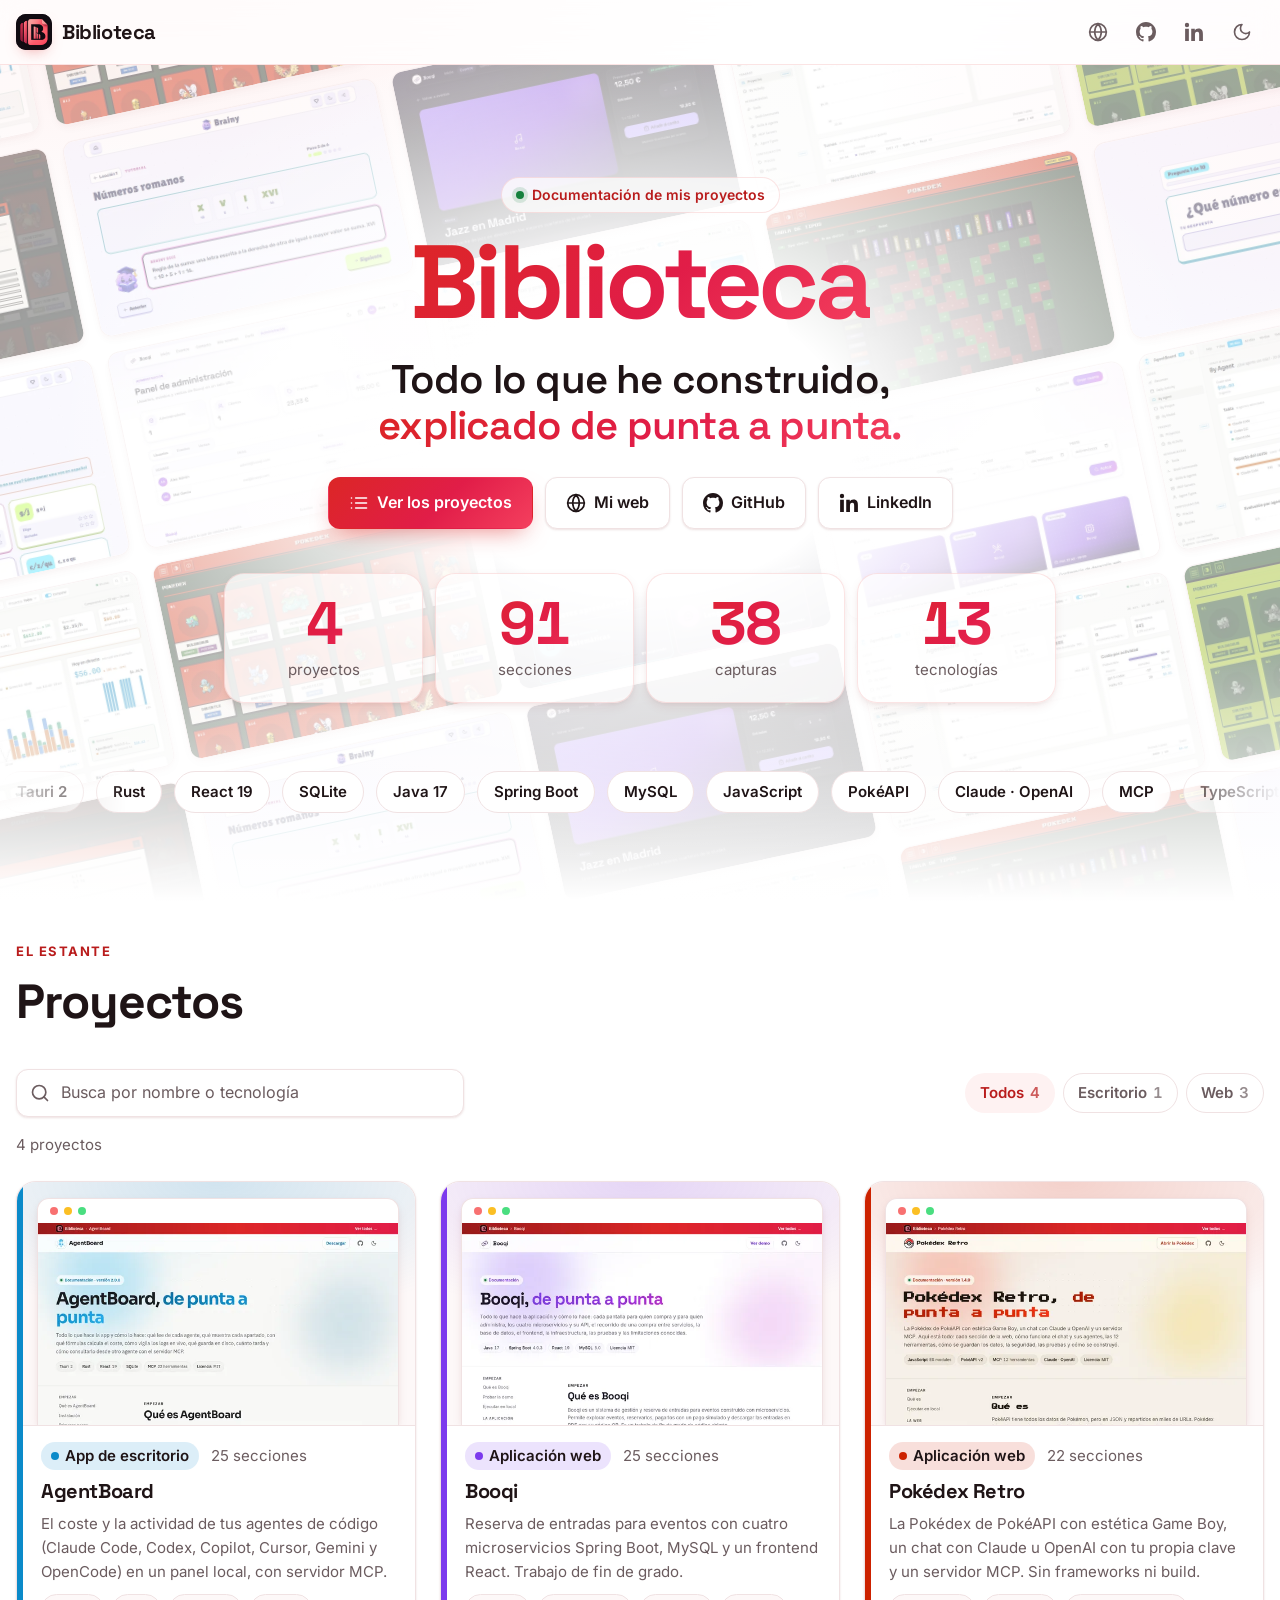
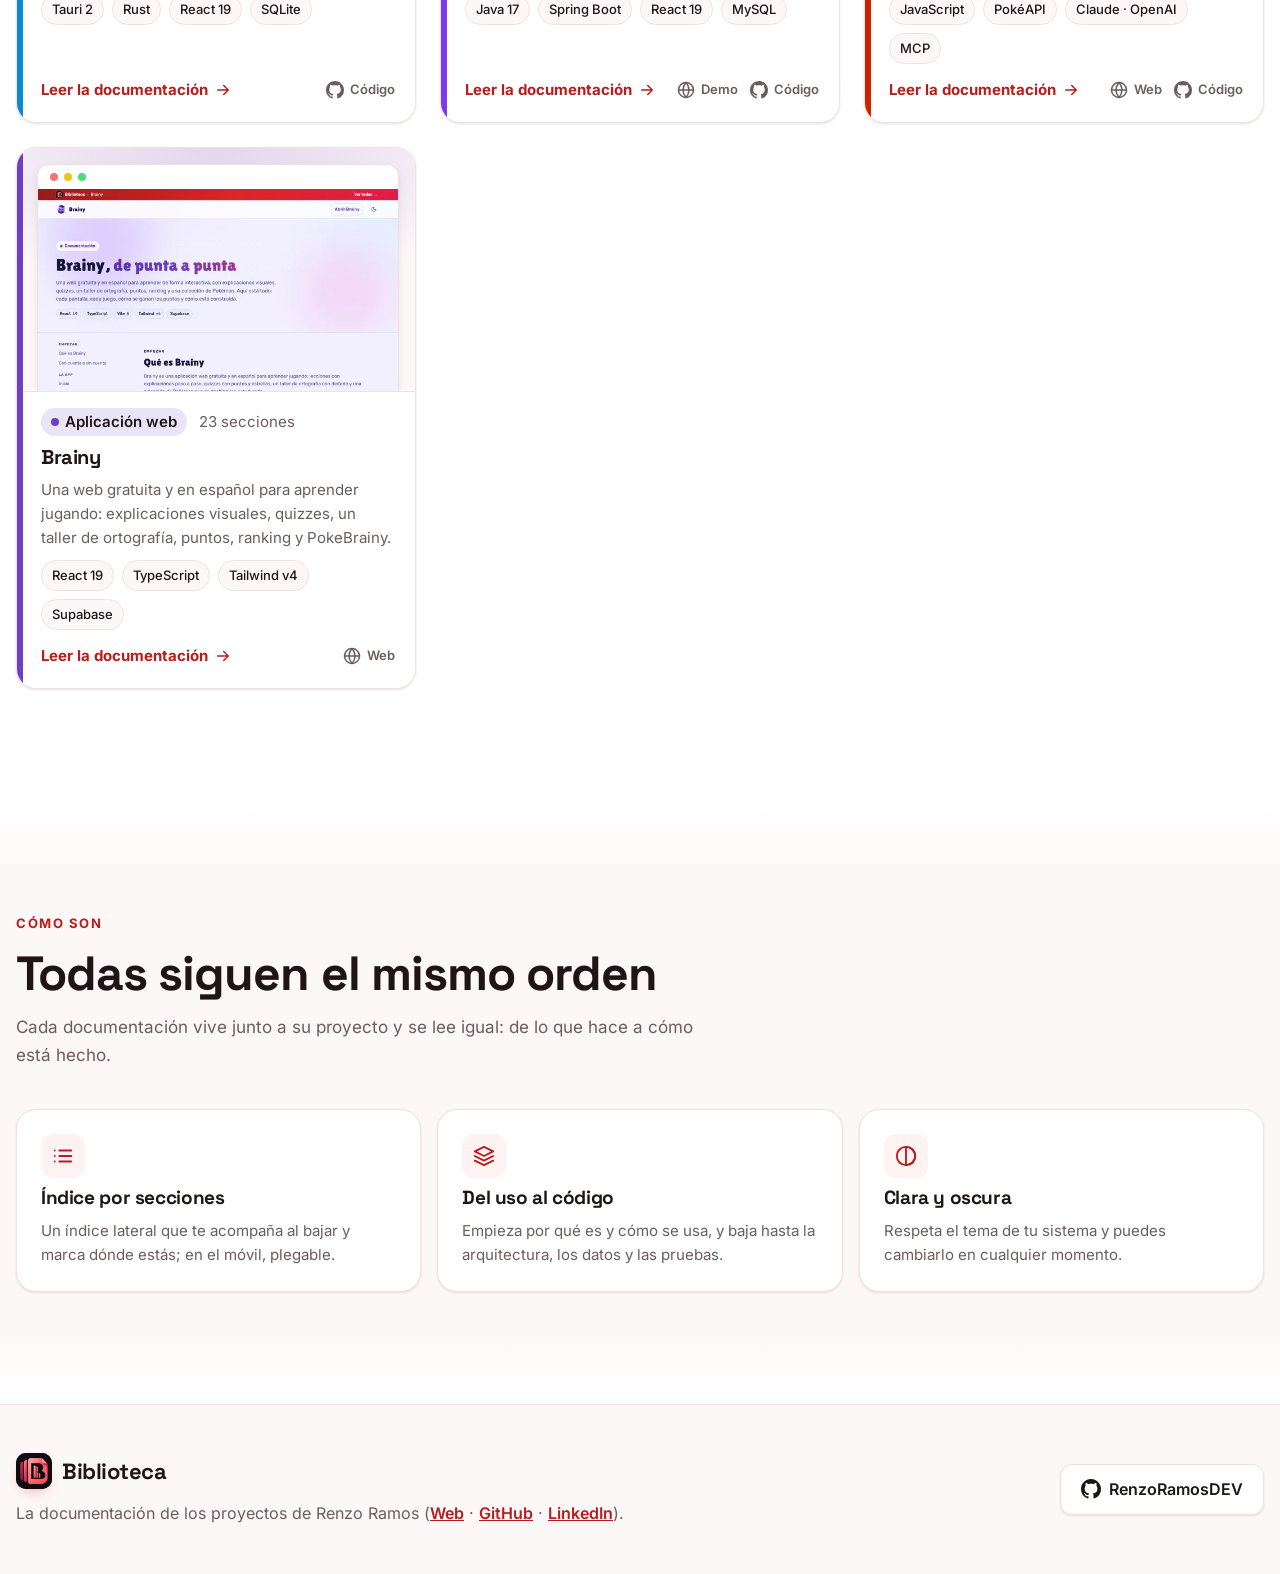
==== biblioteca/index.html @ 89c84e0b "Biblioteca 15" ====
<!doctype html>
<html lang="es">
  <head>
    <meta charset="utf-8" />
    <meta name="viewport" content="width=device-width, initial-scale=1" />
    <script>
      ;(function () {
        var stored = null
        try {
          stored = localStorage.getItem('biblioteca-theme')
        } catch (e) {}
        var dark =
          stored === 'dark' ||
          (stored !== 'light' &&
            typeof matchMedia === 'function' &&
            matchMedia('(prefers-color-scheme: dark)').matches)
        var root = document.documentElement
        root.classList.toggle('dark', dark)
        root.style.colorScheme = dark ? 'dark' : 'light'
      })()
      document.documentElement.classList.add('js')
    </script>
    <title>Biblioteca · Documentación de los proyectos de Renzo Ramos</title>
    <meta
      name="description"
      content="La biblioteca de documentación de los proyectos de Renzo Ramos: cada proyecto con su documentación completa, en un mismo sitio."
    />
    <meta name="theme-color" content="#dc2626" />
    <meta property="og:type" content="website" />
    <meta property="og:site_name" content="Biblioteca" />
    <meta property="og:title" content="Biblioteca · Documentación de mis proyectos" />
    <meta
      property="og:description"
      content="Toda la documentación de mis proyectos, en un mismo estante."
    />
    <link rel="icon" type="image/png" sizes="32x32" href="assets/icon-32.png" />
    <link rel="apple-touch-icon" href="assets/icon-192.png" />
    <link rel="stylesheet" href="css/tokens.css?v=15" />
    <link rel="stylesheet" href="css/base.css?v=15" />
    <link rel="stylesheet" href="css/biblioteca.css?v=15" />
    <script defer src="js/base.js?v=15"></script>
    <script defer src="js/biblioteca.js?v=15"></script>
  </head>
  <body>
    <svg class="sprite" aria-hidden="true" focusable="false">
      <symbol id="i-search" viewBox="0 0 24 24">
        <circle cx="11" cy="11" r="8" />
        <path d="m21 21-4.3-4.3" />
      </symbol>
      <symbol id="i-arrow" viewBox="0 0 24 24">
        <path d="M5 12h14M13 6l6 6-6 6" />
      </symbol>
      <symbol id="i-globe" viewBox="0 0 24 24">
        <circle cx="12" cy="12" r="10" />
        <path d="M2 12h20M12 2a15.3 15.3 0 0 1 4 10 15.3 15.3 0 0 1-4 10 15.3 15.3 0 0 1-4-10 15.3 15.3 0 0 1 4-10Z" />
      </symbol>
      <symbol id="i-list" viewBox="0 0 24 24">
        <path d="M8 6h13M8 12h13M8 18h13M3 6h.01M3 12h.01M3 18h.01" />
      </symbol>
      <symbol id="i-layers" viewBox="0 0 24 24">
        <path d="m12 2 10 5-10 5L2 7l10-5Z" />
        <path d="m2 17 10 5 10-5M2 12l10 5 10-5" />
      </symbol>
      <symbol id="i-contrast" viewBox="0 0 24 24">
        <circle cx="12" cy="12" r="10" />
        <path d="M12 2a10 10 0 0 1 0 20Z" />
      </symbol>
      <symbol id="i-github" viewBox="0 0 16 16">
        <path class="filled" d="M8 0c4.42 0 8 3.58 8 8a8.013 8.013 0 0 1-5.45 7.59c-.4.08-.55-.17-.55-.38 0-.27.01-1.13.01-2.2 0-.75-.25-1.23-.54-1.48 1.78-.2 3.65-.88 3.65-3.95 0-.88-.31-1.59-.82-2.15.08-.2.36-1.02-.08-2.12 0 0-.67-.22-2.2.82-.64-.18-1.32-.27-2-.27-.68 0-1.36.09-2 .27-1.53-1.03-2.2-.82-2.2-.82-.44 1.1-.16 1.92-.08 2.12-.51.56-.82 1.28-.82 2.15 0 3.06 1.86 3.75 3.64 3.95-.23.2-.44.55-.51 1.07-.46.21-1.61.55-2.33-.66-.15-.24-.6-.83-1.23-.82-.67.01-.27.38.01.53.34.19.73.9.82 1.13.16.45.68 1.31 2.69.94 0 .67.01 1.3.01 1.49 0 .21-.15.45-.55.38A7.995 7.995 0 0 1 0 8c0-4.42 3.58-8 8-8Z" />
      </symbol>
      <symbol id="i-linkedin" viewBox="2.5 2.5 19 19">
        <path
          class="filled"
          d="M20.45 20.45h-3.55v-5.57c0-1.33-.02-3.04-1.85-3.04-1.86 0-2.14 1.45-2.14 2.94v5.67H9.36V9h3.41v1.56h.05c.48-.9 1.64-1.85 3.37-1.85 3.6 0 4.27 2.37 4.27 5.46v6.28ZM5.34 7.43a2.06 2.06 0 1 1 0-4.12 2.06 2.06 0 0 1 0 4.12ZM7.12 20.45H3.56V9h3.56v11.45Z"
        />
      </symbol>
    </svg>

    <a class="skip-link" href="#contenido">Saltar al contenido</a>

    <header class="site-header">
      <div class="container site-header__inner">
        <a class="brand" href="#inicio" aria-label="Biblioteca, ir al inicio">
          <span class="brand__mark brand__mark--logo" aria-hidden="true">
            <img src="assets/logo-132.png" srcset="assets/logo-132.png 1x, assets/logo-264.png 2x" alt="" width="36" height="36" />
          </span>
          <span class="brand__name">Biblioteca</span>
        </a>
        <a class="icon-button" href="https://portafolio-renzoramos.com/" aria-label="Web de Renzo Ramos">
          <svg class="icon" width="20" height="20" aria-hidden="true"><use href="#i-globe" /></svg>
        </a>
        <a class="icon-button" href="https://github.com/RenzoRamosDEV" aria-label="Perfil de Renzo Ramos en GitHub">
          <svg class="icon" width="20" height="20" aria-hidden="true"><use href="#i-github" /></svg>
        </a>
        <a class="icon-button" href="https://www.linkedin.com/in/renzoinv04/" aria-label="Perfil de Renzo Ramos en LinkedIn">
          <svg class="icon" width="20" height="20" aria-hidden="true"><use href="#i-linkedin" /></svg>
        </a>
        <button
          type="button"
          class="icon-button theme-toggle"
          data-theme-toggle
          aria-pressed="false"
          aria-label="Cambiar a tema oscuro"
        >
          <svg class="icon theme-toggle__moon" viewBox="0 0 24 24" width="20" height="20" aria-hidden="true">
            <path d="M12 3a6 6 0 0 0 9 9 9 9 0 1 1-9-9Z" />
          </svg>
          <svg class="icon theme-toggle__sun" viewBox="0 0 24 24" width="20" height="20" aria-hidden="true">
            <circle cx="12" cy="12" r="4" />
            <path
              d="M12 2v2M12 20v2M4.93 4.93l1.41 1.41M17.66 17.66l1.41 1.41M2 12h2M20 12h2M6.34 17.66l-1.41 1.41M19.07 4.93l-1.41 1.41"
            />
          </svg>
        </button>
      </div>
    </header>

    <main id="contenido" tabindex="-1">
      <section id="inicio" class="hero hero--mosaic" aria-labelledby="hero-title">
        <div class="mosaic" aria-hidden="true">
          <div class="mosaic__grid" data-mosaic>
            <img src="assets/mosaic/agentboard-inicio-light.webp" alt="" width="640" height="400" decoding="async" />
            <img src="assets/mosaic/pokedex-retro-pokedex.webp" alt="" width="640" height="400" decoding="async" />
            <img src="assets/mosaic/brainy-inicio-oscuro.webp" alt="" width="640" height="400" decoding="async" />
            <img src="assets/mosaic/booqi-eventos-light.webp" alt="" width="640" height="400" decoding="async" />
            <img src="assets/mosaic/agentboard-agent.webp" alt="" width="640" height="400" decoding="async" />
            <img src="assets/mosaic/pokedex-retro-ficha.webp" alt="" width="640" height="400" decoding="async" />
            <img src="assets/mosaic/brainy-explicacion.webp" alt="" width="640" height="400" decoding="async" />
            <img src="assets/mosaic/booqi-evento-dark.webp" alt="" width="640" height="400" decoding="async" />
            <img src="assets/mosaic/agentboard-session-detail.webp" alt="" width="640" height="400" decoding="async" />
            <img src="assets/mosaic/pokedex-retro-pokedex-dmg.webp" alt="" width="640" height="400" decoding="async" />
            <img src="assets/mosaic/brainy-taller.webp" alt="" width="640" height="400" decoding="async" />
            <img src="assets/mosaic/booqi-admin-light.webp" alt="" width="640" height="400" decoding="async" />
            <img src="assets/mosaic/agentboard-pricing.webp" alt="" width="640" height="400" decoding="async" />
            <img src="assets/mosaic/pokedex-retro-tipos.webp" alt="" width="640" height="400" decoding="async" />
            <img src="assets/mosaic/brainy-quiz.webp" alt="" width="640" height="400" decoding="async" />
          </div>
        </div>
        <div class="mosaic__veil" aria-hidden="true"></div>
        <div class="container hero__center">
          <p class="pill hero__enter">
            <span class="pill__dot" aria-hidden="true"></span>
            Documentación de mis proyectos
          </p>
          <h1 id="hero-title" class="hero__title hero__enter">Biblioteca</h1>
          <p class="hero__claim hero__enter">
            Todo lo que he construido,
            <span class="text-gradient">explicado de punta a punta.</span>
          </p>
          <div class="hero__actions hero__enter">
            <a class="button button--primary" href="#proyectos">
              <svg class="icon" width="20" height="20" aria-hidden="true"><use href="#i-list" /></svg>
              Ver los proyectos
            </a>
            <a class="button button--secondary" href="https://portafolio-renzoramos.com/">
              <svg class="icon" width="20" height="20" aria-hidden="true"><use href="#i-globe" /></svg>
              Mi web
            </a>
            <a class="button button--secondary" href="https://github.com/RenzoRamosDEV">
              <svg class="icon" width="20" height="20" aria-hidden="true"><use href="#i-github" /></svg>
              GitHub
            </a>
            <a class="button button--secondary" href="https://www.linkedin.com/in/renzoinv04/">
              <svg class="icon" width="20" height="20" aria-hidden="true"><use href="#i-linkedin" /></svg>
              LinkedIn
            </a>
          </div>
          <ul class="scores hero__enter" data-scores role="list">
            <li class="score"><strong data-stat="books">0</strong> <span data-stat-label="books">proyectos</span></li>
            <li class="score"><strong data-stat="sections">0</strong> <span data-stat-label="sections">secciones</span></li>
            <li class="score"><strong data-stat="captures">0</strong> <span data-stat-label="captures">capturas</span></li>
            <li class="score"><strong data-stat="techs">0</strong> <span data-stat-label="techs">tecnologías</span></li>
          </ul>
        </div>
        <div class="tech-marquee" aria-hidden="true">
          <div class="tech-marquee__track" data-marquee></div>
        </div>
      </section>

      <section id="proyectos" class="section" aria-labelledby="proyectos-title">
        <div class="container">
          <header class="section__header">
            <p class="eyebrow">El estante</p>
            <h2 id="proyectos-title">Proyectos</h2>
          </header>

          <div class="toolbar" data-toolbar hidden>
            <label class="search">
              <span class="sr-only">Buscar un proyecto</span>
              <svg class="icon" width="20" height="20" aria-hidden="true"><use href="#i-search" /></svg>
              <input
                type="search"
                data-search
                placeholder="Busca por nombre o tecnología"
                aria-label="Buscar un proyecto por nombre o tecnología"
                autocomplete="off"
              />
            </label>
            <fieldset class="filters">
              <legend class="sr-only">Filtrar por tipo</legend>
              <button type="button" class="filter" data-filter="todos" aria-pressed="true">
                Todos <span class="filter__count" data-count="todos">0</span>
              </button>
              <button type="button" class="filter" data-filter="escritorio" aria-pressed="false">
                Escritorio <span class="filter__count" data-count="escritorio">0</span>
              </button>
              <button type="button" class="filter" data-filter="web" aria-pressed="false">
                Web <span class="filter__count" data-count="web">0</span>
              </button>
            </fieldset>
            <p class="results" data-results aria-live="polite">Ningún proyecto</p>
          </div>

          <ul class="shelf" data-shelf role="list">
            <li data-book data-kind="escritorio" data-sections="25" data-keywords="coste agentes claude codex copilot cursor gemini opencode mcp" data-captures="14">
              <article class="card book reveal" style="--accent-light: #0b8ac9; --accent-dark: #f2a33a">
                <div class="book__cover" aria-hidden="true">
                  <div class="book__frame">
                    <img
                      class="book__thumb--light"
                      src="assets/thumbs/agentboard-light-640.webp"
                      srcset="assets/thumbs/agentboard-light-640.webp 640w, assets/thumbs/agentboard-light-1280.webp 1280w"
                      sizes="(min-width: 52rem) 34rem, 100vw"
                      width="1280"
                      height="800"
                      loading="lazy"
                      decoding="async"
                      alt=""
                    />
                    <img
                      class="book__thumb--dark"
                      src="assets/thumbs/agentboard-dark-640.webp"
                      srcset="assets/thumbs/agentboard-dark-640.webp 640w, assets/thumbs/agentboard-dark-1280.webp 1280w"
                      sizes="(min-width: 52rem) 34rem, 100vw"
                      width="1280"
                      height="800"
                      loading="lazy"
                      decoding="async"
                      alt=""
                    />
                  </div>
                </div>
                <div class="book__body">
                  <p class="book__meta">
                    <span class="badge">App de escritorio</span>
                    <span>25 secciones</span>
                  </p>
                  <h3>
                    <a class="book__link" href="../agentboard/">AgentBoard</a>
                  </h3>
                  <p>
                    El coste y la actividad de tus agentes de código (Claude Code, Codex, Copilot, Cursor,
                    Gemini y OpenCode) en un panel local, con servidor MCP.
                  </p>
                  <ul class="chips" role="list">
                    <li>Tauri 2</li>
                    <li>Rust</li>
                    <li>React 19</li>
                    <li>SQLite</li>
                  </ul>
                  <div class="book__actions">
                    <a class="book__read" href="../agentboard/">
                      Leer la documentación
                      <svg class="icon" width="18" height="18" aria-hidden="true"><use href="#i-arrow" /></svg>
                    </a>
                    <a class="book__extra" href="https://github.com/RenzoRamosDEV/AgentBoard">
                      <svg class="icon" width="18" height="18" aria-hidden="true"><use href="#i-github" /></svg>
                      Código
                    </a>
                  </div>
                </div>
              </article>
            </li>

            <li data-book data-kind="web" data-sections="25" data-keywords="eventos entradas reservas microservicios java spring mysql docker tfg" data-captures="3">
              <article class="card book reveal" style="--accent-light: #7c3aed; --accent-dark: #a78bfa; --reveal-delay: 80ms">
                <div class="book__cover" aria-hidden="true">
                  <div class="book__frame">
                    <img
                      class="book__thumb--light"
                      src="assets/thumbs/booqi-light-640.webp"
                      srcset="assets/thumbs/booqi-light-640.webp 640w, assets/thumbs/booqi-light-1280.webp 1280w"
                      sizes="(min-width: 52rem) 34rem, 100vw"
                      width="1280"
                      height="800"
                      loading="lazy"
                      decoding="async"
                      alt=""
                    />
                    <img
                      class="book__thumb--dark"
                      src="assets/thumbs/booqi-dark-640.webp"
                      srcset="assets/thumbs/booqi-dark-640.webp 640w, assets/thumbs/booqi-dark-1280.webp 1280w"
                      sizes="(min-width: 52rem) 34rem, 100vw"
                      width="1280"
                      height="800"
                      loading="lazy"
                      decoding="async"
                      alt=""
                    />
                  </div>
                </div>
                <div class="book__body">
                  <p class="book__meta">
                    <span class="badge">Aplicación web</span>
                    <span>25 secciones</span>
                  </p>
                  <h3>
                    <a class="book__link" href="../booqi/">Booqi</a>
                  </h3>
                  <p>
                    Reserva de entradas para eventos con cuatro microservicios Spring Boot, MySQL y un
                    frontend React. Trabajo de fin de grado.
                  </p>
                  <ul class="chips" role="list">
                    <li>Java 17</li>
                    <li>Spring Boot</li>
                    <li>React 19</li>
                    <li>MySQL</li>
                  </ul>
                  <div class="book__actions">
                    <a class="book__read" href="../booqi/">
                      Leer la documentación
                      <svg class="icon" width="18" height="18" aria-hidden="true"><use href="#i-arrow" /></svg>
                    </a>
                    <a class="book__extra" href="https://renzoramosdev.github.io/Booqui-TFG/">
                      <svg class="icon" width="18" height="18" aria-hidden="true"><use href="#i-globe" /></svg>
                      Demo
                    </a>
                    <a class="book__extra" href="https://github.com/RenzoRamosDEV/Booqui-TFG">
                      <svg class="icon" width="18" height="18" aria-hidden="true"><use href="#i-github" /></svg>
                      Código
                    </a>
                  </div>
                </div>
              </article>
            </li>

            <li data-book data-kind="web" data-sections="22" data-keywords="pokemon pokeapi game boy chat claude openai mcp javascript" data-captures="12">
              <article class="card book reveal" style="--accent-light: #cc2200; --accent-dark: #00aa44">
                <div class="book__cover" aria-hidden="true">
                  <div class="book__frame">
                    <img
                      class="book__thumb--light"
                      src="assets/thumbs/pokedex-retro-light-640.webp"
                      srcset="assets/thumbs/pokedex-retro-light-640.webp 640w, assets/thumbs/pokedex-retro-light-1280.webp 1280w"
                      sizes="(min-width: 52rem) 34rem, 100vw"
                      width="1280"
                      height="800"
                      loading="lazy"
                      decoding="async"
                      alt=""
                    />
                    <img
                      class="book__thumb--dark"
                      src="assets/thumbs/pokedex-retro-dark-640.webp"
                      srcset="assets/thumbs/pokedex-retro-dark-640.webp 640w, assets/thumbs/pokedex-retro-dark-1280.webp 1280w"
                      sizes="(min-width: 52rem) 34rem, 100vw"
                      width="1280"
                      height="800"
                      loading="lazy"
                      decoding="async"
                      alt=""
                    />
                  </div>
                </div>
                <div class="book__body">
                  <p class="book__meta">
                    <span class="badge">Aplicación web</span>
                    <span>22 secciones</span>
                  </p>
                  <h3>
                    <a class="book__link" href="../pokedex-retro/">Pokédex Retro</a>
                  </h3>
                  <p>
                    La Pokédex de PokéAPI con estética Game Boy, un chat con Claude u OpenAI con tu
                    propia clave y un servidor MCP. Sin frameworks ni build.
                  </p>
                  <ul class="chips" role="list">
                    <li>JavaScript</li>
                    <li>PokéAPI</li>
                    <li>Claude · OpenAI</li>
                    <li>MCP</li>
                  </ul>
                  <div class="book__actions">
                    <a class="book__read" href="../pokedex-retro/">
                      Leer la documentación
                      <svg class="icon" width="18" height="18" aria-hidden="true"><use href="#i-arrow" /></svg>
                    </a>
                    <a class="book__extra" href="https://renzoramosdev.github.io/Pokedex-Retro/">
                      <svg class="icon" width="18" height="18" aria-hidden="true"><use href="#i-globe" /></svg>
                      Web
                    </a>
                    <a class="book__extra" href="https://github.com/RenzoRamosDEV/Pokedex-Retro">
                      <svg class="icon" width="18" height="18" aria-hidden="true"><use href="#i-github" /></svg>
                      Código
                    </a>
                  </div>
                </div>
              </article>
            </li>

            <li data-book data-kind="web" data-sections="23" data-keywords="aprender educacion quiz matematicas lengua science english ortografia supabase react" data-captures="11">
              <article class="card book reveal" style="--accent-light: #6d3fc4; --accent-dark: #b48cff">
                <div class="book__cover" aria-hidden="true">
                  <div class="book__frame">
                    <img
                      class="book__thumb--light"
                      src="assets/thumbs/brainy-light-640.webp"
                      srcset="assets/thumbs/brainy-light-640.webp 640w, assets/thumbs/brainy-light-1280.webp 1280w"
                      sizes="(min-width: 52rem) 34rem, 100vw"
                      width="1280"
                      height="800"
                      loading="lazy"
                      decoding="async"
                      alt=""
                    />
                    <img
                      class="book__thumb--dark"
                      src="assets/thumbs/brainy-dark-640.webp"
                      srcset="assets/thumbs/brainy-dark-640.webp 640w, assets/thumbs/brainy-dark-1280.webp 1280w"
                      sizes="(min-width: 52rem) 34rem, 100vw"
                      width="1280"
                      height="800"
                      loading="lazy"
                      decoding="async"
                      alt=""
                    />
                  </div>
                </div>
                <div class="book__body">
                  <p class="book__meta">
                    <span class="badge">Aplicación web</span>
                    <span>23 secciones</span>
                  </p>
                  <h3>
                    <a class="book__link" href="../brainy/">Brainy</a>
                  </h3>
                  <p>
                    Una web gratuita y en español para aprender jugando: explicaciones visuales,
                    quizzes, un taller de ortografía, puntos, ranking y PokeBrainy.
                  </p>
                  <ul class="chips" role="list">
                    <li>React 19</li>
                    <li>TypeScript</li>
                    <li>Tailwind v4</li>
                    <li>Supabase</li>
                  </ul>
                  <div class="book__actions">
                    <a class="book__read" href="../brainy/">
                      Leer la documentación
                      <svg class="icon" width="18" height="18" aria-hidden="true"><use href="#i-arrow" /></svg>
                    </a>
                    <a class="book__extra" href="https://renzoramosdev.github.io/Brainy-Site/">
                      <svg class="icon" width="18" height="18" aria-hidden="true"><use href="#i-globe" /></svg>
                      Web
                    </a>
                  </div>
                </div>
              </article>
            </li>
          </ul>

          <div class="empty" data-empty-shelf>
            <span class="feature__icon" aria-hidden="true">
              <svg class="icon" width="24" height="24"><use href="#i-list" /></svg>
            </span>
            <h3>El estante todavía está vacío</h3>
            <p>Aquí aparecerá la documentación de cada proyecto en cuanto la añada.</p>
          </div>

          <div class="empty" data-empty hidden>
            <span class="feature__icon" aria-hidden="true">
              <svg class="icon" width="24" height="24"><use href="#i-search" /></svg>
            </span>
            <h3>Nada en el estante</h3>
            <p>Ningún proyecto coincide con <span data-empty-query>ese filtro</span>.</p>
            <button type="button" class="button button--secondary" data-reset>Ver todos los proyectos</button>
          </div>
        </div>
      </section>

      <section id="como-son" class="section section--tinted" aria-labelledby="como-son-title">
        <div class="container">
          <header class="section__header reveal">
            <p class="eyebrow">Cómo son</p>
            <h2 id="como-son-title">Todas siguen el mismo orden</h2>
            <p class="section__lead">
              Cada documentación vive junto a su proyecto y se lee igual: de lo que hace a cómo está
              hecho.
            </p>
          </header>
          <ul class="features" role="list">
            <li class="card feature reveal">
              <span class="feature__icon"><svg class="icon" width="22" height="22" aria-hidden="true"><use href="#i-list" /></svg></span>
              <h3>Índice por secciones</h3>
              <p>Un índice lateral que te acompaña al bajar y marca dónde estás; en el móvil, plegable.</p>
            </li>
            <li class="card feature reveal" style="--reveal-delay: 60ms">
              <span class="feature__icon"><svg class="icon" width="22" height="22" aria-hidden="true"><use href="#i-layers" /></svg></span>
              <h3>Del uso al código</h3>
              <p>Empieza por qué es y cómo se usa, y baja hasta la arquitectura, los datos y las pruebas.</p>
            </li>
            <li class="card feature reveal" style="--reveal-delay: 120ms">
              <span class="feature__icon"><svg class="icon" width="22" height="22" aria-hidden="true"><use href="#i-contrast" /></svg></span>
              <h3>Clara y oscura</h3>
              <p>Respeta el tema de tu sistema y puedes cambiarlo en cualquier momento.</p>
            </li>
          </ul>
        </div>
      </section>
    </main>

    <footer class="site-footer">
      <div class="container site-footer__inner">
        <div>
          <h2 class="site-footer__title">
            <span class="brand__mark brand__mark--logo" aria-hidden="true">
              <img src="assets/logo-132.png" srcset="assets/logo-132.png 1x, assets/logo-264.png 2x" alt="" width="36" height="36" />
            </span>
            Biblioteca
          </h2>
          <p>
            La documentación de los proyectos de Renzo Ramos
            (<a href="https://portafolio-renzoramos.com/">Web</a> ·
            <a href="https://github.com/RenzoRamosDEV">GitHub</a> ·
            <a href="https://www.linkedin.com/in/renzoinv04/">LinkedIn</a>).
          </p>
        </div>
        <a class="button button--secondary" href="https://github.com/RenzoRamosDEV">
          <svg class="icon" width="20" height="20" aria-hidden="true"><use href="#i-github" /></svg>
          RenzoRamosDEV
        </a>
      </div>
    </footer>
  </body>
</html>
---- biblioteca/css/tokens.css ----
:root {
  --brand-50: #fef2f2;
  --brand-100: #fee2e2;
  --brand-200: #fecaca;
  --brand-300: #fca5a5;
  --brand-400: #f87171;
  --brand-500: #ef4444;
  --brand-600: #dc2626;
  --brand-700: #b91c1c;
  --brand-800: #991b1b;
  --brand-900: #7f1d1d;
  --brand-950: #450a0a;

  --bg: #ffffff;
  --bg-elevated: #fdf8f8;
  --surface: #ffffff;
  --fg: #1f1416;
  --fg-muted: #6b5c5f;
  --border: #f0e2e3;
  --primary: var(--brand-600);
  --primary-fg: #ffffff;
  --ring: var(--brand-500);

  --danger: #dc2626;
  --danger-fg: #ffffff;
  --success: #15803d;
  --warning: #b45309;

  --radius-sm: 12px;
  --radius-md: 16px;
  --radius-lg: 20px;

  --shadow-sm: 0 1px 2px rgb(127 29 29 / 0.06), 0 1px 3px rgb(127 29 29 / 0.08);
  --shadow-md: 0 4px 12px -2px rgb(127 29 29 / 0.1), 0 2px 6px -2px rgb(127 29 29 / 0.08);
  --shadow-lg: 0 18px 40px -12px rgb(127 29 29 / 0.22), 0 6px 16px -8px rgb(127 29 29 / 0.12);

  --glass: rgb(255 255 255 / 0.72);
  --glass-border: rgb(220 38 38 / 0.12);
  --gradient-brand: linear-gradient(135deg, var(--brand-600) 0%, #e11d48 55%, #f43f5e 100%);
  --gradient-soft:
    radial-gradient(1200px 600px at 10% -10%, rgb(239 68 68 / 0.1), transparent 60%),
    radial-gradient(900px 500px at 110% 10%, rgb(244 63 94 / 0.07), transparent 60%);
  --blob-a: rgb(239 68 68 / 0.24);
  --blob-b: rgb(244 63 94 / 0.16);
  --pattern-dot: rgb(220 38 38 / 0.1);
}

.dark {
  --bg: #161214;
  --bg-elevated: #1d181a;
  --surface: #241e20;
  --fg: #f5eff0;
  --fg-muted: #b3a5a8;
  --border: #33292c;
  --primary: var(--brand-400);
  --primary-fg: #161214;

  --danger: #f87171;
  --danger-fg: #161214;
  --success: #4ade80;
  --warning: #fbbf24;

  --shadow-sm: 0 0 0 1px rgb(255 255 255 / 0.04);
  --shadow-md: 0 0 0 1px rgb(255 255 255 / 0.05), 0 8px 24px -12px rgb(0 0 0 / 0.6);
  --shadow-lg: 0 0 0 1px rgb(255 255 255 / 0.06), 0 24px 48px -16px rgb(0 0 0 / 0.7);

  --gradient-brand: linear-gradient(135deg, var(--brand-300) 0%, var(--brand-400) 50%, #fb7185 100%);
  --glass: rgb(29 24 26 / 0.7);
  --glass-border: rgb(255 255 255 / 0.08);
  --gradient-soft:
    radial-gradient(1200px 600px at 10% -10%, rgb(239 68 68 / 0.14), transparent 60%),
    radial-gradient(900px 500px at 110% 10%, rgb(244 63 94 / 0.08), transparent 60%);
  --blob-a: rgb(239 68 68 / 0.18);
  --blob-b: rgb(244 63 94 / 0.1);
  --pattern-dot: rgb(255 255 255 / 0.05);
}
---- biblioteca/css/base.css ----
@font-face {
  font-family: 'Space Grotesk Variable';
  font-style: normal;
  font-display: swap;
  font-weight: 300 700;
  src: url('../assets/fonts/space-grotesk-latin-wght-normal.woff2') format('woff2-variations');
  unicode-range:
    U+0000-00FF, U+0131, U+0152-0153, U+02BB-02BC, U+02C6, U+02DA, U+02DC, U+0304, U+0308, U+0329,
    U+2000-206F, U+20AC, U+2122, U+2191, U+2193, U+2212, U+2215, U+FEFF, U+FFFD;
}

@font-face {
  font-family: 'Inter Variable';
  font-style: normal;
  font-display: swap;
  font-weight: 100 900;
  src: url('../assets/fonts/inter-latin-wght-normal.woff2') format('woff2-variations');
  unicode-range:
    U+0000-00FF, U+0131, U+0152-0153, U+02BB-02BC, U+02C6, U+02DA, U+02DC, U+0304, U+0308, U+0329,
    U+2000-206F, U+20AC, U+2122, U+2191, U+2193, U+2212, U+2215, U+FEFF, U+FFFD;
}

:root {
  --font-sans: 'Inter Variable', ui-sans-serif, system-ui, sans-serif;
  --font-display: 'Space Grotesk Variable', 'Inter Variable', ui-sans-serif, system-ui, sans-serif;
  --font-mono: ui-monospace, 'SFMono-Regular', 'Cascadia Code', Menlo, Consolas, monospace;
  --ease-out: cubic-bezier(0.23, 1, 0.32, 1);
  --header-height: 4rem;
  --brand-tint: var(--brand-50);
  --brand-ink: var(--brand-700);
  --code-bg: #1f1416;
  --code-fg: #fee2e2;
  color-scheme: light;
}

.dark {
  --brand-tint: rgb(248 113 113 / 0.1);
  --brand-ink: var(--brand-300);
  --code-bg: #120e10;
  color-scheme: dark;
}

/* ---------- Base ---------- */

*,
*::before,
*::after {
  box-sizing: border-box;
}

html {
  scroll-padding-top: calc(var(--header-height) + 1rem);
  -webkit-text-size-adjust: 100%;
}

body {
  margin: 0;
  font-family: var(--font-sans);
  font-size: 1rem;
  line-height: 1.6;
  background-color: var(--bg);
  background-image: var(--gradient-soft);
  background-attachment: fixed;
  color: var(--fg);
  -webkit-font-smoothing: antialiased;
  text-rendering: optimizeLegibility;
  overflow-x: clip;
}

h1,
h2,
h3 {
  margin: 0;
  font-family: var(--font-display);
  letter-spacing: -0.02em;
  line-height: 1.1;
}

p {
  margin: 0;
}

a {
  color: inherit;
}

code {
  font-family: var(--font-mono);
  font-size: 0.875em;
  padding: 0.1em 0.35em;
  border-radius: 6px;
  background: var(--brand-tint);
  color: var(--brand-ink);
}

::selection {
  background-color: var(--brand-200);
  color: var(--brand-950);
}

:focus-visible {
  outline: 2px solid var(--ring);
  outline-offset: 2px;
  border-radius: 6px;
}

main:focus {
  outline: none;
}

.sprite {
  position: absolute;
  width: 0;
  height: 0;
  overflow: hidden;
}

.icon {
  flex: none;
  fill: none;
  stroke: currentColor;
  stroke-width: 2;
  stroke-linecap: round;
  stroke-linejoin: round;
}

.icon .filled,
#i-github .filled,
#i-linkedin .filled {
  fill: currentColor;
  stroke: none;
}

.container {
  width: min(100% - 2rem, 72rem);
  margin-inline: auto;
}

.narrow {
  width: min(100% - 2rem, 50rem);
}

.text-gradient {
  background-image: var(--gradient-brand);
  -webkit-background-clip: text;
  background-clip: text;
  color: transparent;
}

.skip-link {
  position: absolute;
  top: 0.75rem;
  left: 0.75rem;
  z-index: 100;
  padding: 0.5rem 1rem;
  border-radius: var(--radius-sm);
  background: var(--primary);
  color: var(--primary-fg);
  font-weight: 600;
  text-decoration: none;
  transform: translateY(-200%);
}

.skip-link:focus {
  transform: none;
}

/* ---------- Header ---------- */

.site-header {
  position: sticky;
  top: 0;
  z-index: 50;
  border-bottom: 1px solid var(--glass-border);
  background: var(--glass);
  -webkit-backdrop-filter: saturate(1.6) blur(14px);
  backdrop-filter: saturate(1.6) blur(14px);
}

.site-header__inner {
  display: flex;
  align-items: center;
  gap: 0.25rem;
  min-height: var(--header-height);
}

.brand {
  display: inline-flex;
  align-items: center;
  gap: 0.625rem;
  margin-right: auto;
  font-family: var(--font-display);
  font-size: 1.25rem;
  font-weight: 700;
  letter-spacing: -0.02em;
  text-decoration: none;
}

.brand__mark {
  display: inline-grid;
  place-items: center;
  width: 2.25rem;
  height: 2.25rem;
  border-radius: 10px;
  background: #fff;
  box-shadow:
    0 1px 2px rgb(127 29 29 / 0.08),
    0 0 0 1px var(--brand-100);
}

.brand__mark img {
  width: 1.75rem;
  height: auto;
}

.dark .brand__mark {
  box-shadow: 0 0 0 1px rgb(255 255 255 / 0.1);
}

.site-nav {
  display: none;
  gap: 0.25rem;
  margin-right: 0.75rem;
}

.site-nav a {
  padding: 0.5rem 0.75rem;
  border-radius: var(--radius-sm);
  color: var(--fg-muted);
  font-size: 0.9375rem;
  font-weight: 500;
  text-decoration: none;
  transition:
    background-color 150ms ease,
    color 150ms ease;
}

.site-nav a:hover {
  background: var(--brand-tint);
  color: var(--fg);
}

.site-nav .site-nav__demo {
  margin-left: 0.25rem;
  border: 1px solid var(--border);
  color: var(--brand-ink);
  font-weight: 600;
}

.icon-button {
  display: grid;
  place-items: center;
  width: 2.75rem;
  height: 2.75rem;
  padding: 0;
  border: 1px solid transparent;
  border-radius: var(--radius-sm);
  background: transparent;
  color: var(--fg-muted);
  cursor: pointer;
  transition:
    background-color 150ms ease,
    color 150ms ease;
}

.icon-button:hover {
  background: var(--brand-tint);
  color: var(--fg);
}

.theme-toggle {
  display: none;
}

.js .theme-toggle {
  display: grid;
}

.theme-toggle__sun,
.dark .theme-toggle__moon {
  display: none;
}

.dark .theme-toggle__sun {
  display: block;
}

/* ---------- Buttons, pills, cards ---------- */

.button {
  position: relative;
  display: inline-flex;
  align-items: center;
  justify-content: center;
  gap: 0.5rem;
  min-height: 3rem;
  padding: 0.75rem 1.25rem;
  border: 1px solid transparent;
  border-radius: var(--radius-sm);
  font-weight: 600;
  text-decoration: none;
}

.button--primary {
  background-image: var(--gradient-brand);
  color: #fff;
  box-shadow: 0 10px 24px -10px rgb(220 38 38 / 0.6);
}

.dark .button--primary {
  background: var(--primary);
  color: var(--primary-fg);
  box-shadow: none;
}

.button--secondary {
  border-color: var(--border);
  background: var(--surface);
  color: var(--fg);
  box-shadow: var(--shadow-sm);
}

.pill {
  display: inline-flex;
  align-items: center;
  gap: 0.5rem;
  padding: 0.375rem 0.875rem;
  border: 1px solid var(--glass-border);
  border-radius: 999px;
  background: var(--glass);
  color: var(--brand-ink);
  font-size: 0.875rem;
  font-weight: 600;
}

.pill__dot {
  width: 0.5rem;
  height: 0.5rem;
  border-radius: 50%;
  background: var(--success);
  box-shadow: 0 0 0 4px rgb(21 128 61 / 0.15);
}

.card {
  position: relative;
  border: 1px solid var(--border);
  border-radius: var(--radius-lg);
  background: var(--surface);
  box-shadow: var(--shadow-sm);
}

.card::after {
  content: '';
  position: absolute;
  inset: 0;
  border-radius: inherit;
  box-shadow: var(--shadow-lg);
  opacity: 0;
  pointer-events: none;
  transition: opacity 250ms ease;
}

/* ---------- Hero ---------- */

.hero {
  position: relative;
  isolation: isolate;
  display: flex;
  align-items: center;
  min-height: calc(100vh - var(--header-height));
  min-height: calc(100svh - var(--header-height));
  padding-block: 3.5rem 4.5rem;
}

.hero__backdrop {
  position: absolute;
  inset: 0;
  z-index: -1;
  overflow: hidden;
  pointer-events: none;
}

.hero__pattern {
  position: absolute;
  inset: 0;
  background-image: radial-gradient(var(--pattern-dot) 1px, transparent 1px);
  background-size: 22px 22px;
  -webkit-mask-image: radial-gradient(ellipse 70% 60% at 50% 35%, #000 30%, transparent 75%);
  mask-image: radial-gradient(ellipse 70% 60% at 50% 35%, #000 30%, transparent 75%);
}

.hero__blob {
  position: absolute;
  border-radius: 50%;
  filter: blur(64px);
  will-change: transform;
}

.hero__blob--a {
  top: -4rem;
  left: 4%;
  width: 22rem;
  height: 22rem;
  background: var(--blob-a);
}

.hero__blob--b {
  top: 6rem;
  right: 2%;
  width: 20rem;
  height: 20rem;
  background: var(--blob-b);
}

.hero__blob--c {
  bottom: -6rem;
  left: 38%;
  width: 16rem;
  height: 16rem;
  background: var(--blob-a);
  opacity: 0.6;
}

.hero__inner {
  display: grid;
  gap: 3rem;
  align-items: center;
}

.hero__copy {
  display: grid;
  justify-items: start;
  gap: 1.25rem;
}

.hero__title {
  font-size: clamp(3.5rem, 14vw, 6.5rem);
  font-weight: 700;
  letter-spacing: -0.045em;
  line-height: 0.95;
  background-image: var(--gradient-brand);
  -webkit-background-clip: text;
  background-clip: text;
  color: var(--brand-600);
  -webkit-text-fill-color: transparent;
  padding-bottom: 0.05em;
}

.hero__claim {
  max-width: 22ch;
  font-family: var(--font-display);
  font-size: clamp(1.625rem, 5.5vw, 2.5rem);
  font-weight: 600;
  letter-spacing: -0.02em;
  line-height: 1.15;
}

.hero__lead {
  max-width: 38rem;
  color: var(--fg-muted);
  font-size: 1.0625rem;
}

.hero__actions {
  display: flex;
  flex-wrap: wrap;
  gap: 0.75rem;
  margin-top: 0.5rem;
}

/* ---------- Sections ---------- */

.section {
  padding-block: clamp(4rem, 10vw, 7rem);
}

.section--tinted {
  background: linear-gradient(180deg, transparent, var(--bg-elevated) 12%, var(--bg-elevated) 88%, transparent);
}

.section__header {
  display: grid;
  gap: 0.875rem;
  max-width: 44rem;
  margin-bottom: 2.5rem;
}

.section__header h2 {
  font-size: clamp(2rem, 6vw, 3rem);
  font-weight: 700;
}

.section__lead {
  color: var(--fg-muted);
  font-size: 1.0625rem;
}

.eyebrow {
  color: var(--brand-ink);
  font-size: 0.8125rem;
  font-weight: 700;
  letter-spacing: 0.12em;
  text-transform: uppercase;
}

.features {
  display: grid;
  gap: 1rem;
  margin: 0;
  padding: 0;
  list-style: none;
}

.feature {
  display: grid;
  gap: 0.625rem;
  align-content: start;
  padding: 1.5rem;
}

.feature h3 {
  font-size: 1.1875rem;
}

.feature p {
  color: var(--fg-muted);
  font-size: 0.9375rem;
}

.feature__icon {
  display: inline-grid;
  place-items: center;
  width: 2.75rem;
  height: 2.75rem;
  border-radius: var(--radius-sm);
  background: var(--brand-tint);
  color: var(--brand-ink);
}

/* ---------- Footer ---------- */

.site-footer {
  padding-block: 3rem;
  border-top: 1px solid var(--border);
  background: var(--bg-elevated);
}

.site-footer__inner {
  display: grid;
  gap: 1.5rem;
  align-items: center;
}

.site-footer__title {
  display: flex;
  align-items: center;
  gap: 0.625rem;
  margin-bottom: 0.75rem;
  font-size: 1.375rem;
}

.site-footer p {
  max-width: 40rem;
  color: var(--fg-muted);
}

.site-footer p a {
  color: var(--brand-ink);
  font-weight: 600;
}

/* ---------- Layout breakpoints ---------- */

@media (min-width: 40rem) {
  .features {
    grid-template-columns: repeat(2, minmax(0, 1fr));
  }
}

@media (min-width: 60rem) {
  .site-nav {
    display: flex;
  }

  .features {
    grid-template-columns: repeat(3, minmax(0, 1fr));
  }

  .site-footer__inner {
    grid-template-columns: 1fr auto;
  }
}

@media (min-width: 60rem) and (max-width: 74rem) {
  .site-nav {
    gap: 0;
    margin-right: 0.25rem;
  }

  .site-nav a {
    padding-inline: 0.5rem;
    font-size: 0.875rem;
  }
}

/* ---------- Motion (transform and opacity only) ---------- */

@media (hover: hover) and (pointer: fine) {
  .card:hover::after {
    opacity: 1;
  }
}

@media (prefers-reduced-motion: no-preference) {
  .card {
    transition: transform 250ms var(--ease-out);
  }

  .button {
    transition: transform 160ms var(--ease-out);
  }

  .button:active {
    transform: scale(0.97);
  }

  @media (hover: hover) and (pointer: fine) {
    .card:hover {
      transform: translateY(-4px);
    }

    .button:hover {
      transform: translateY(-2px);
    }

    .button:active {
      transform: scale(0.97);
    }
  }

  .hero__enter {
    animation: hero-enter 700ms var(--ease-out) both;
  }

  .hero__enter:nth-child(2) {
    animation-delay: 60ms;
  }

  .hero__enter:nth-child(3) {
    animation-delay: 120ms;
  }

  .hero__enter:nth-child(4) {
    animation-delay: 180ms;
  }

  .hero__enter:nth-child(5) {
    animation-delay: 240ms;
  }

  .hero__blob {
    animation: blob-drift 16s ease-in-out infinite alternate;
  }

  .hero__blob--b {
    animation-duration: 20s;
    animation-delay: -6s;
  }

  .hero__blob--c {
    animation-duration: 24s;
    animation-delay: -12s;
  }

  .js .reveal {
    opacity: 0;
    transform: translateY(16px);
    transition:
      opacity 600ms ease,
      transform 600ms var(--ease-out);
    transition-delay: var(--reveal-delay, 0ms);
  }

  .js .reveal.is-visible {
    opacity: 1;
    transform: none;
  }

  .js .card.reveal.is-visible {
    transition:
      opacity 600ms ease var(--reveal-delay, 0ms),
      transform 250ms var(--ease-out);
  }

}

@keyframes hero-enter {
  from {
    opacity: 0;
    transform: translateY(18px);
  }
  to {
    opacity: 1;
    transform: none;
  }
}

@keyframes blob-drift {
  from {
    transform: translate3d(0, 0, 0) scale(1);
  }
  to {
    transform: translate3d(32px, 24px, 0) scale(1.08);
  }
}
---- biblioteca/css/biblioteca.css ----
.sr-only {
  position: absolute;
  width: 1px;
  height: 1px;
  overflow: hidden;
  clip: rect(0 0 0 0);
  white-space: nowrap;
}

/* La biblioteca es más ancha que las documentaciones, para que las tres fichas por fila luzcan. */
.container {
  width: min(100% - 2rem, 88rem);
}

/* ---------- Marca ---------- */

.brand__mark--logo {
  overflow: hidden;
  background: #110b0f;
  box-shadow: 0 6px 16px -8px rgb(220 38 38 / 0.6);
}

.brand__mark--logo img {
  width: 100%;
  height: 100%;
}

.dark .brand__mark--logo {
  box-shadow: 0 0 0 1px rgb(255 255 255 / 0.1);
}

/* ---------- Cabecera de la página ---------- */

.hero + .section {
  padding-top: clamp(1.5rem, 4vw, 2.5rem);
}

/* ---------- Inicio: mosaico de capturas, marcador y tecnologías ---------- */

.hero--mosaic {
  flex-direction: column;
  justify-content: center;
  overflow: hidden;
  padding-block: 4rem 0;
}

.mosaic {
  position: absolute;
  inset: -30% -15%;
  z-index: -2;
  opacity: 0.4;
  transform: rotate(-12deg);
  pointer-events: none;
}

.mosaic__grid {
  display: grid;
  grid-template-columns: repeat(3, minmax(0, 1fr));
  gap: 1rem;
}

.mosaic__grid img {
  display: block;
  width: 100%;
  height: auto;
  aspect-ratio: 16 / 10;
  object-fit: cover;
  object-position: top;
  border: 1px solid var(--border);
  border-radius: 12px;
  box-shadow: var(--shadow-md);
}

.mosaic__veil {
  position: absolute;
  inset: 0;
  z-index: -1;
  background:
    radial-gradient(ellipse 55% 60% at 50% 45%, var(--bg) 30%, transparent 85%),
    linear-gradient(180deg, transparent 70%, var(--bg));
  pointer-events: none;
}

.hero__center {
  display: grid;
  justify-items: center;
  gap: 1.25rem;
  text-align: center;
}

.hero__center .hero__claim {
  max-width: 26ch;
}

.hero__center .hero__actions {
  justify-content: center;
}

.scores {
  display: grid;
  grid-template-columns: repeat(2, minmax(0, 1fr));
  gap: 0.75rem;
  width: min(100%, 52rem);
  margin: 1.5rem 0 0;
  padding: 0;
  list-style: none;
}

.score {
  display: grid;
  gap: 0.25rem;
  padding: 1.25rem 1rem;
  border: 1px solid var(--glass-border);
  border-radius: var(--radius-lg);
  background: var(--glass);
  -webkit-backdrop-filter: blur(12px);
  backdrop-filter: blur(12px);
  box-shadow: var(--shadow-md);
}

.score strong {
  font-family: var(--font-display);
  font-size: clamp(2.5rem, 7vw, 3.75rem);
  font-weight: 700;
  line-height: 1;
  letter-spacing: -0.03em;
  font-variant-numeric: tabular-nums;
  background-image: var(--gradient-brand);
  -webkit-background-clip: text;
  background-clip: text;
  color: var(--brand-600);
  -webkit-text-fill-color: transparent;
}

.score span {
  color: var(--fg-muted);
  font-size: 0.9375rem;
}

.tech-marquee {
  width: 100%;
  margin-top: 3rem;
  padding-block: 1.25rem 2.5rem;
  overflow: hidden;
  -webkit-mask-image: linear-gradient(90deg, transparent, #000 10%, #000 90%, transparent);
  mask-image: linear-gradient(90deg, transparent, #000 10%, #000 90%, transparent);
}

.tech-marquee__track {
  display: flex;
  gap: 0.75rem;
  width: max-content;
}

.tech-marquee__track span {
  padding: 0.5rem 1rem;
  border: 1px solid var(--border);
  border-radius: 999px;
  background: var(--surface);
  font-size: 0.9375rem;
  font-weight: 600;
  white-space: nowrap;
}

@media (min-width: 48rem) {
  .scores {
    grid-template-columns: repeat(4, minmax(0, 1fr));
  }

  .mosaic__grid {
    grid-template-columns: repeat(5, minmax(0, 1fr));
  }
}

@media (prefers-reduced-motion: no-preference) {
  .mosaic__grid {
    animation: mosaic-drift 60s linear infinite;
  }

  .tech-marquee__track {
    animation: marquee 40s linear infinite;
  }
}

@keyframes mosaic-drift {
  to {
    transform: translateY(-50%);
  }
}

@keyframes marquee {
  to {
    transform: translateX(-50%);
  }
}

/* ---------- Buscador y filtros ---------- */

.toolbar {
  display: grid;
  gap: 1rem;
  margin-bottom: 1.5rem;
}

.toolbar[hidden] {
  display: none;
}

.search {
  position: relative;
  max-width: 28rem;
}

.search .icon {
  position: absolute;
  top: 50%;
  left: 0.875rem;
  color: var(--fg-muted);
  transform: translateY(-50%);
  pointer-events: none;
}

.search input {
  width: 100%;
  min-height: 3rem;
  padding: 0.625rem 1rem 0.625rem 2.75rem;
  border: 1px solid var(--border);
  border-radius: var(--radius-sm);
  background: var(--surface);
  box-shadow: var(--shadow-sm);
  color: var(--fg);
  font: inherit;
}

.search input::placeholder {
  color: var(--fg-muted);
}

.search input:focus-visible {
  outline: 2px solid var(--ring);
  outline-offset: 1px;
}

.filters {
  display: flex;
  flex-wrap: wrap;
  gap: 0.5rem;
  margin: 0;
  padding: 0;
  border: 0;
}

.filter {
  display: inline-flex;
  align-items: center;
  gap: 0.375rem;
  min-height: 2.5rem;
  padding: 0.375rem 0.875rem;
  border: 1px solid var(--border);
  border-radius: 999px;
  background: var(--surface);
  color: var(--fg-muted);
  font: inherit;
  font-size: 0.9375rem;
  font-weight: 600;
  cursor: pointer;
  transition:
    background-color 150ms ease,
    color 150ms ease,
    border-color 150ms ease;
}

.filter[hidden] {
  display: none;
}

.filter:hover {
  color: var(--fg);
}

.filter[aria-pressed='true'] {
  border-color: transparent;
  background: var(--brand-tint);
  color: var(--brand-ink);
}

.filter__count {
  color: inherit;
  font-variant-numeric: tabular-nums;
  opacity: 0.7;
}

.results {
  color: var(--fg-muted);
  font-size: 0.9375rem;
}

/* ---------- Estantería ---------- */

.shelf {
  display: grid;
  gap: 1.5rem;
  margin: 0;
  padding: 0;
  list-style: none;
}

.shelf > li[hidden] {
  display: none;
}

.book {
  --book-accent: var(--accent-light, var(--primary));
  display: grid;
  grid-template-rows: auto 1fr;
  overflow: hidden;
  height: 100%;
}

.book::before {
  content: '';
  position: absolute;
  inset: 0 auto 0 0;
  z-index: 1;
  width: 6px;
  background: var(--book-accent);
}

.book__cover {
  position: relative;
  display: block;
  overflow: hidden;
  padding: 1.25rem 1.25rem 0 1.5rem;
  background:
    radial-gradient(120% 80% at 50% 0%, color-mix(in srgb, var(--book-accent) 18%, transparent), transparent 70%),
    var(--bg-elevated);
  border-bottom: 1px solid var(--border);
}

.book__frame {
  position: relative;
  overflow: hidden;
  padding-top: 1.5rem;
  border: 1px solid var(--border);
  border-bottom: 0;
  border-radius: var(--radius-sm) var(--radius-sm) 0 0;
  background: var(--surface);
  box-shadow: var(--shadow-md);
}

.book__frame::before {
  content: '';
  position: absolute;
  top: 0.5rem;
  left: 0.75rem;
  width: 0.5rem;
  height: 0.5rem;
  border-radius: 50%;
  background: #f87171;
  box-shadow:
    0.875rem 0 0 #fbbf24,
    1.75rem 0 0 #4ade80;
}

.book__frame img {
  display: block;
  width: 100%;
  height: auto;
  aspect-ratio: 16 / 9;
  object-fit: cover;
  object-position: top;
}

.book__thumb--dark,
.dark .book__thumb--light {
  display: none !important;
}

.dark .book__thumb--dark {
  display: block !important;
}

.book__body {
  display: flex;
  flex-direction: column;
  gap: 0.75rem;
  padding: 1.25rem 1.5rem 1.5rem 1.75rem;
}

.book__meta {
  display: flex;
  flex-wrap: wrap;
  align-items: center;
  gap: 0.5rem 0.75rem;
  color: var(--fg-muted);
  font-size: 0.875rem;
}

.badge {
  display: inline-flex;
  align-items: center;
  gap: 0.375rem;
  padding: 0.125rem 0.625rem;
  border-radius: 999px;
  background: color-mix(in srgb, var(--book-accent) 14%, transparent);
  color: var(--fg);
  font-weight: 600;
}

.badge::before {
  content: '';
  width: 0.5rem;
  height: 0.5rem;
  border-radius: 50%;
  background: var(--book-accent);
}

.book h3 {
  font-size: 1.5rem;
}

.book__link {
  text-decoration: none;
}

.book__link::after {
  content: '';
  position: absolute;
  inset: 0;
  z-index: 0;
}

.book__link:focus-visible {
  outline: none;
}

.book:has(.book__link:focus-visible) {
  outline: 2px solid var(--ring);
  outline-offset: 3px;
}

.book p {
  color: var(--fg-muted);
}

.book .chips li {
  background: var(--bg-elevated);
}

.chips {
  display: flex;
  flex-wrap: wrap;
  gap: 0.5rem;
  margin: 0;
  padding: 0;
  list-style: none;
}

.chips li {
  display: inline-flex;
  gap: 0.375rem;
  padding: 0.25rem 0.625rem;
  border: 1px solid var(--border);
  border-radius: 999px;
  font-size: 0.8125rem;
  font-weight: 500;
}

.book__actions {
  position: relative;
  z-index: 2;
  display: flex;
  flex-wrap: wrap;
  align-items: center;
  gap: 0.5rem 1rem;
  margin-top: auto;
  padding-top: 0.5rem;
}

.book__read {
  display: inline-flex;
  align-items: center;
  gap: 0.375rem;
  color: var(--brand-ink);
  font-weight: 700;
  text-decoration: none;
}

.book__read .icon {
  transition: transform 200ms var(--ease-out);
}

.book:hover .book__read .icon {
  transform: translateX(3px);
}

.book__extra {
  display: inline-flex;
  align-items: center;
  gap: 0.375rem;
  color: var(--fg-muted);
  font-size: 0.9375rem;
  font-weight: 600;
  text-decoration: none;
}

.book__extra:hover {
  color: var(--fg);
}

.book__actions .book__read {
  margin-right: auto;
}

.dark .book {
  --book-accent: var(--accent-dark, var(--primary));
}

/* ---------- Estado vacío ---------- */

.empty {
  display: grid;
  justify-items: center;
  gap: 0.75rem;
  padding: 3rem 1.5rem;
  border: 1px dashed var(--border);
  border-radius: var(--radius-lg);
  text-align: center;
}

.empty[hidden] {
  display: none;
}

.empty .feature__icon {
  width: 3rem;
  height: 3rem;
}

.empty p {
  max-width: 28rem;
  color: var(--fg-muted);
}

/* ---------- Puntos de corte ---------- */

@media (min-width: 40rem) {
  .toolbar {
    grid-template-columns: minmax(0, 1fr) auto;
    align-items: center;
  }

  .results {
    grid-column: 1 / -1;
  }
}

@media (min-width: 52rem) {
  .shelf {
    grid-template-columns: repeat(2, minmax(0, 1fr));
    gap: 2rem;
  }
}

/* Como máximo tres fichas por fila, para que la miniatura se vea bien, con una ficha más compacta. */
@media (min-width: 64rem) {
  .shelf {
    grid-template-columns: repeat(3, minmax(0, 1fr));
    gap: 1.5rem;
  }

  .book__cover {
    padding: 1rem 1rem 0 1.25rem;
  }

  .book__body {
    gap: 0.625rem;
    padding: 1rem 1.25rem 1.25rem 1.5rem;
  }

  .book h3 {
    font-size: 1.25rem;
  }

  .book p {
    font-size: 0.9375rem;
  }

  .book__meta,
  .book__extra {
    font-size: 0.8125rem;
  }

  .book__actions {
    gap: 0.375rem 0.75rem;
    padding-top: 0.25rem;
  }

  .book__read {
    font-size: 0.9375rem;
  }
}

@media (prefers-reduced-motion: no-preference) and (hover: hover) and (pointer: fine) {
  .book__frame {
    transition: transform 400ms var(--ease-out);
  }

  .book:hover .book__frame {
    transform: translateY(-6px);
  }
}
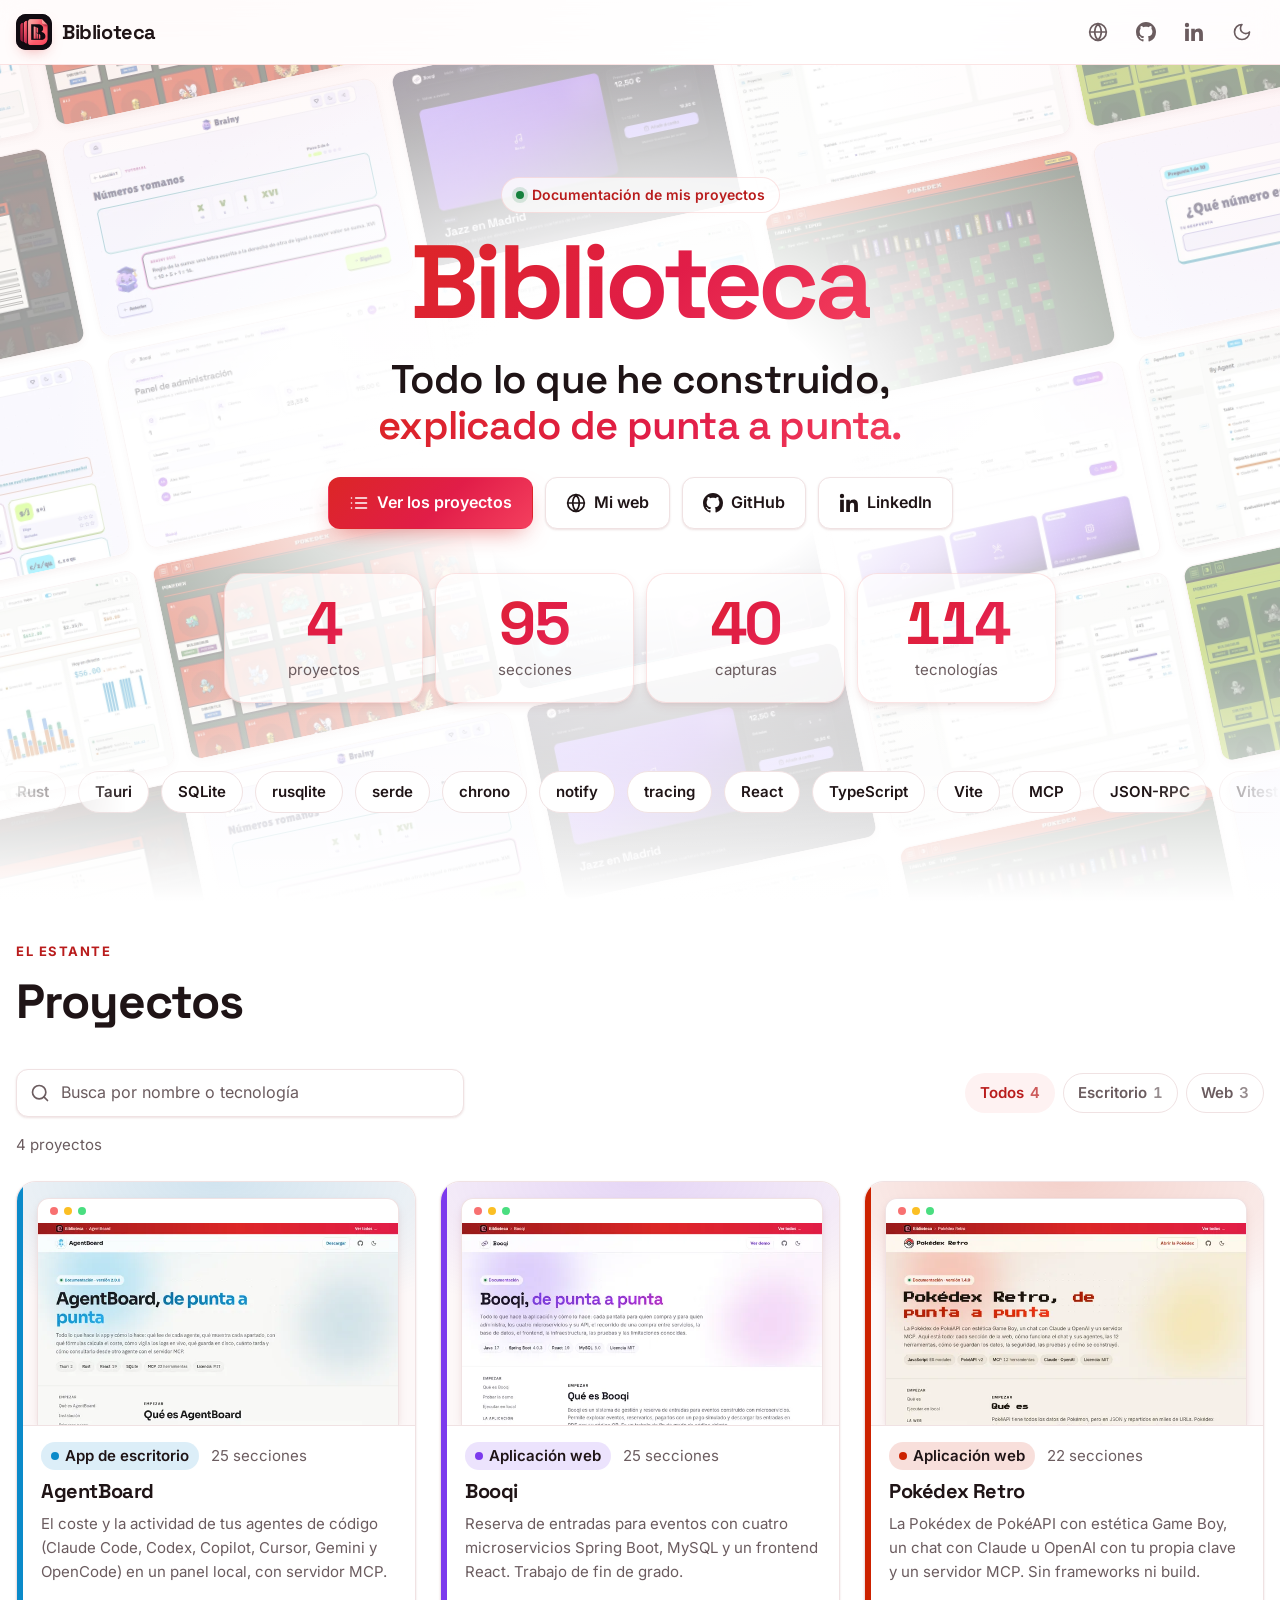
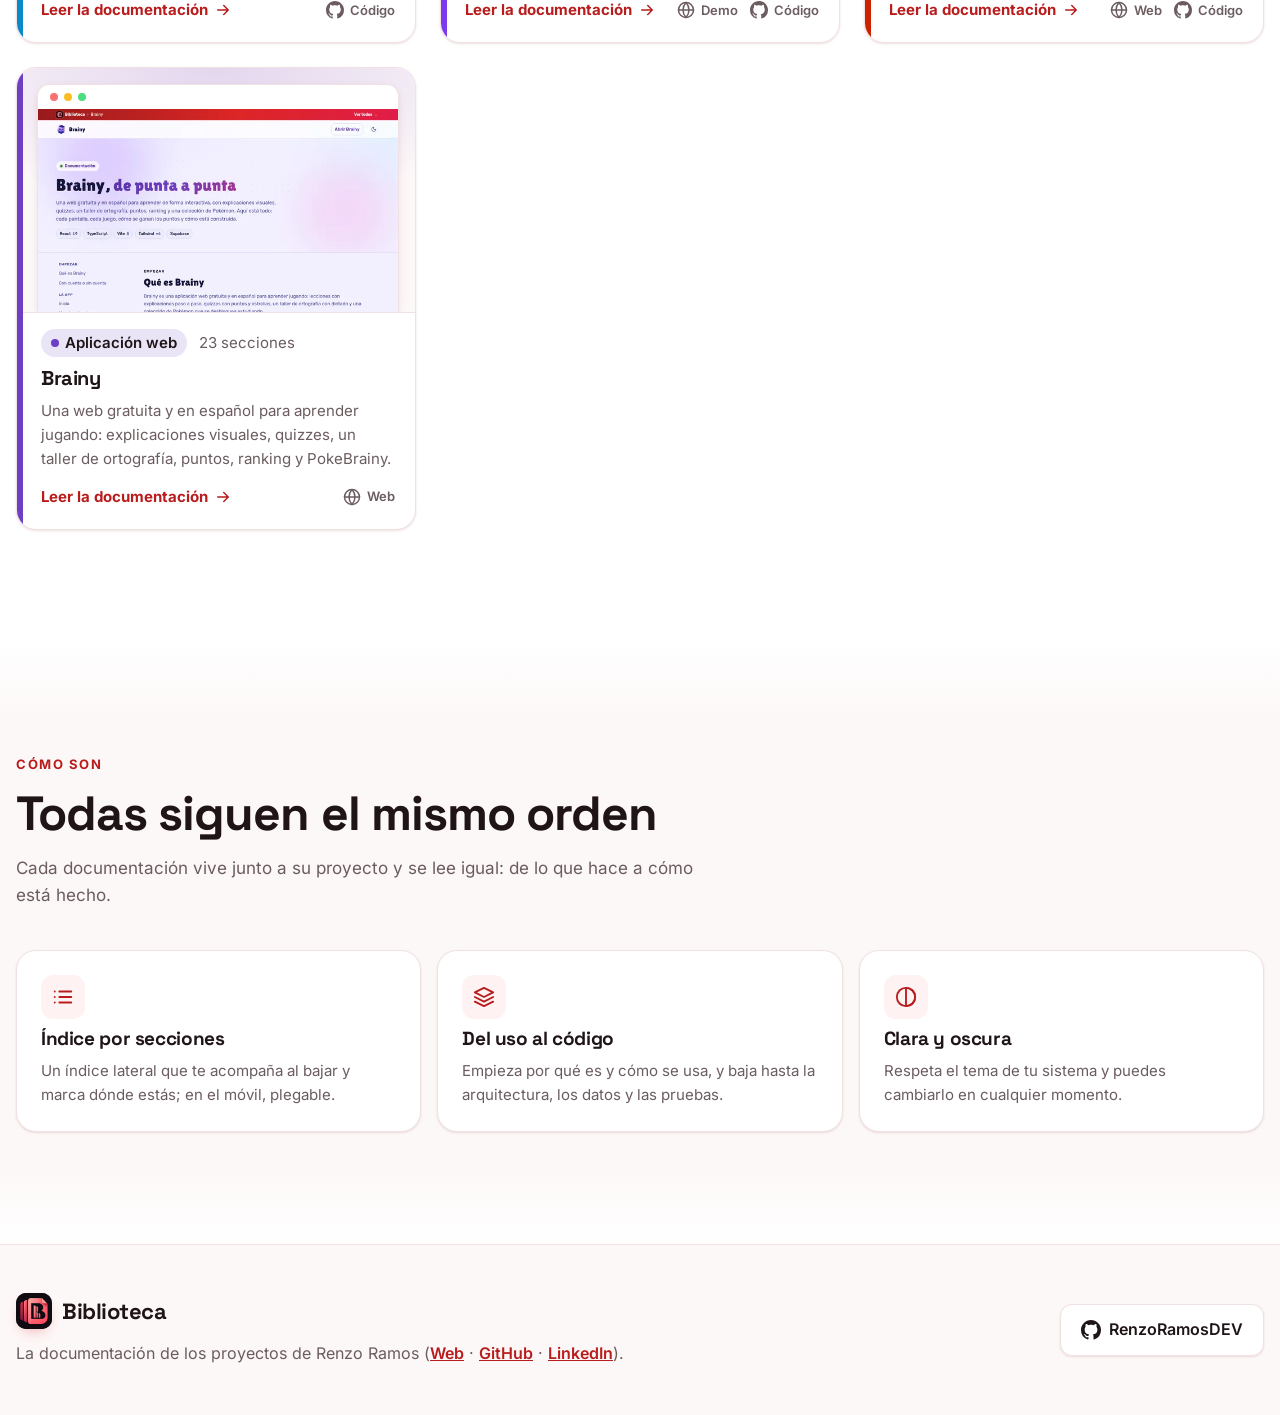
==== commit 49ad5752: "Biblioteca 16" ====
--- a/biblioteca/index.html
+++ b/biblioteca/index.html
@@ -35,11 +35,11 @@
     />
     <link rel="icon" type="image/png" sizes="32x32" href="assets/icon-32.png" />
     <link rel="apple-touch-icon" href="assets/icon-192.png" />
-    <link rel="stylesheet" href="css/tokens.css?v=15" />
-    <link rel="stylesheet" href="css/base.css?v=15" />
-    <link rel="stylesheet" href="css/biblioteca.css?v=15" />
-    <script defer src="js/base.js?v=15"></script>
-    <script defer src="js/biblioteca.js?v=15"></script>
+    <link rel="stylesheet" href="css/tokens.css?v=16" />
+    <link rel="stylesheet" href="css/base.css?v=16" />
+    <link rel="stylesheet" href="css/biblioteca.css?v=16" />
+    <script defer src="js/base.js?v=16"></script>
+    <script defer src="js/biblioteca.js?v=16"></script>
   </head>
   <body>
     <svg class="sprite" aria-hidden="true" focusable="false">
@@ -212,7 +212,7 @@
           </div>
 
           <ul class="shelf" data-shelf role="list">
-            <li data-book data-kind="escritorio" data-sections="25" data-keywords="coste agentes claude codex copilot cursor gemini opencode mcp" data-captures="14">
+            <li data-book data-kind="escritorio" data-sections="25" data-keywords="coste agentes claude codex copilot cursor gemini opencode mcp" data-captures="14" data-techs="Rust, Tauri, SQLite, rusqlite, serde, chrono, notify, tracing, React, TypeScript, Vite, MCP, JSON-RPC, Vitest, Criterion, Clippy, rustfmt, Python, GitHub Actions, tauri-action, AppImage, WebKitGTK, OpenSpec, Conventional Commits, TDD, distrobox">
               <article class="card book reveal" style="--accent-light: #0b8ac9; --accent-dark: #f2a33a">
                 <div class="book__cover" aria-hidden="true">
                   <div class="book__frame">
@@ -252,12 +252,6 @@
                     El coste y la actividad de tus agentes de código (Claude Code, Codex, Copilot, Cursor,
                     Gemini y OpenCode) en un panel local, con servidor MCP.
                   </p>
-                  <ul class="chips" role="list">
-                    <li>Tauri 2</li>
-                    <li>Rust</li>
-                    <li>React 19</li>
-                    <li>SQLite</li>
-                  </ul>
                   <div class="book__actions">
                     <a class="book__read" href="../agentboard/">
                       Leer la documentación
@@ -272,7 +266,7 @@
               </article>
             </li>
 
-            <li data-book data-kind="web" data-sections="25" data-keywords="eventos entradas reservas microservicios java spring mysql docker tfg" data-captures="3">
+            <li data-book data-kind="web" data-sections="25" data-keywords="eventos entradas reservas microservicios java spring mysql docker tfg" data-captures="3" data-techs="Java, Spring Boot, Spring Web, Spring Data JPA, Hibernate, Spring Validation, Spring Boot Actuator, Spring Security Crypto, BCrypt, MapStruct, Lombok, springdoc-openapi, Swagger UI, MySQL, H2, Maven, RFC 9457, React, TypeScript, Vite, Tailwind CSS, React Router, TanStack Query, Axios, React Hook Form, Zod, Zustand, Motion, Lucide, pdf-lib, qrcode, Docker Compose, Podman, nginx, Makefile, GitHub Pages, JUnit 5, Mockito, PIT, Checkstyle, Spotless, google-java-format, Vitest, Testing Library, jsdom, Playwright, Stryker, ESLint, Prettier, GitHub Actions, OpenSpec, ADRs, Conventional Commits, TDD">
               <article class="card book reveal" style="--accent-light: #7c3aed; --accent-dark: #a78bfa; --reveal-delay: 80ms">
                 <div class="book__cover" aria-hidden="true">
                   <div class="book__frame">
@@ -312,12 +306,6 @@
                     Reserva de entradas para eventos con cuatro microservicios Spring Boot, MySQL y un
                     frontend React. Trabajo de fin de grado.
                   </p>
-                  <ul class="chips" role="list">
-                    <li>Java 17</li>
-                    <li>Spring Boot</li>
-                    <li>React 19</li>
-                    <li>MySQL</li>
-                  </ul>
                   <div class="book__actions">
                     <a class="book__read" href="../booqi/">
                       Leer la documentación
@@ -336,7 +324,7 @@
               </article>
             </li>
 
-            <li data-book data-kind="web" data-sections="22" data-keywords="pokemon pokeapi game boy chat claude openai mcp javascript" data-captures="12">
+            <li data-book data-kind="web" data-sections="22" data-keywords="pokemon pokeapi game boy chat claude openai mcp javascript" data-captures="12" data-techs="JavaScript, HTML, CSS, JSDoc, Web Speech API, Content Security Policy, PokéAPI, Anthropic API, OpenAI API, Server-Sent Events, Node.js, MCP, MCP SDK, Zod, JSON-RPC, MCP Inspector, Playwright, axe-core, WCAG 2.1 AA, Stryker, Lighthouse CI, ESLint, Prettier, TypeScript, lint-staged, simple-git-hooks, EditorConfig, GitHub Actions, GitHub Pages, Dependabot, OpenSpec, ADRs, Keep a Changelog, SemVer, Conventional Commits, nvm, TDD">
               <article class="card book reveal" style="--accent-light: #cc2200; --accent-dark: #00aa44">
                 <div class="book__cover" aria-hidden="true">
                   <div class="book__frame">
@@ -376,12 +364,6 @@
                     La Pokédex de PokéAPI con estética Game Boy, un chat con Claude u OpenAI con tu
                     propia clave y un servidor MCP. Sin frameworks ni build.
                   </p>
-                  <ul class="chips" role="list">
-                    <li>JavaScript</li>
-                    <li>PokéAPI</li>
-                    <li>Claude · OpenAI</li>
-                    <li>MCP</li>
-                  </ul>
                   <div class="book__actions">
                     <a class="book__read" href="../pokedex-retro/">
                       Leer la documentación
@@ -400,7 +382,7 @@
               </article>
             </li>
 
-            <li data-book data-kind="web" data-sections="23" data-keywords="aprender educacion quiz matematicas lengua science english ortografia supabase react" data-captures="11">
+            <li data-book data-kind="web" data-sections="23" data-keywords="aprender educacion quiz matematicas lengua science english ortografia supabase react" data-captures="11" data-techs="React, TypeScript, Vite, Tailwind CSS, shadcn/ui, Radix UI, class-variance-authority, clsx, tailwind-merge, tw-animate-css, Motion, Phosphor Icons, Web Speech API, Supabase, Supabase Auth, PostgreSQL, Row Level Security, supabase-js, Edge Functions, Deno, PokéAPI, Open Graph, JSON-LD, Vitest, jsdom, Testing Library, Golden files, Stryker, WCAG AA, GitHub Actions, GitHub Pages, Supabase CLI, OpenSpec, Conventional Commits, TDD">
               <article class="card book reveal" style="--accent-light: #6d3fc4; --accent-dark: #b48cff">
                 <div class="book__cover" aria-hidden="true">
                   <div class="book__frame">
@@ -440,12 +422,6 @@
                     Una web gratuita y en español para aprender jugando: explicaciones visuales,
                     quizzes, un taller de ortografía, puntos, ranking y PokeBrainy.
                   </p>
-                  <ul class="chips" role="list">
-                    <li>React 19</li>
-                    <li>TypeScript</li>
-                    <li>Tailwind v4</li>
-                    <li>Supabase</li>
-                  </ul>
                   <div class="book__actions">
                     <a class="book__read" href="../brainy/">
                       Leer la documentación
--- a/biblioteca/css/biblioteca.css
+++ b/biblioteca/css/biblioteca.css
@@ -443,29 +443,6 @@
   color: var(--fg-muted);
 }
 
-.book .chips li {
-  background: var(--bg-elevated);
-}
-
-.chips {
-  display: flex;
-  flex-wrap: wrap;
-  gap: 0.5rem;
-  margin: 0;
-  padding: 0;
-  list-style: none;
-}
-
-.chips li {
-  display: inline-flex;
-  gap: 0.375rem;
-  padding: 0.25rem 0.625rem;
-  border: 1px solid var(--border);
-  border-radius: 999px;
-  font-size: 0.8125rem;
-  font-weight: 500;
-}
-
 .book__actions {
   position: relative;
   z-index: 2;
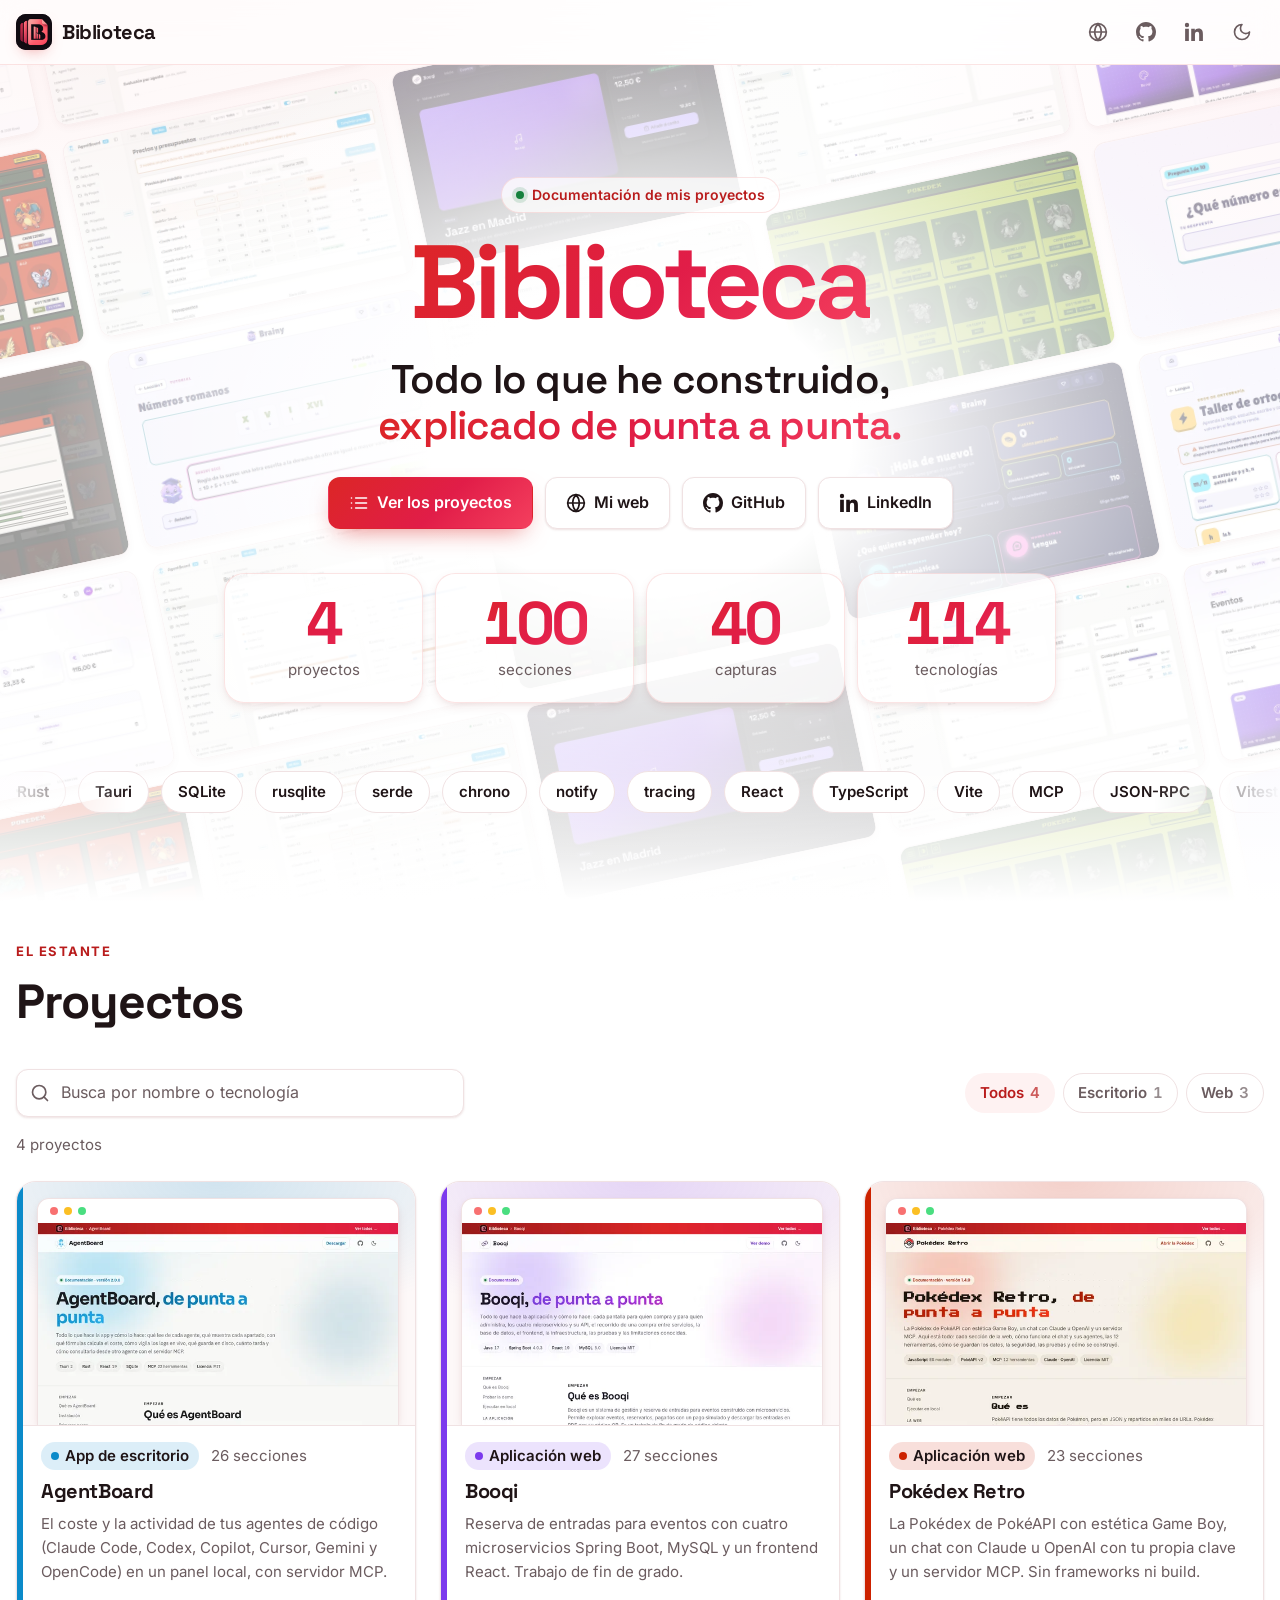
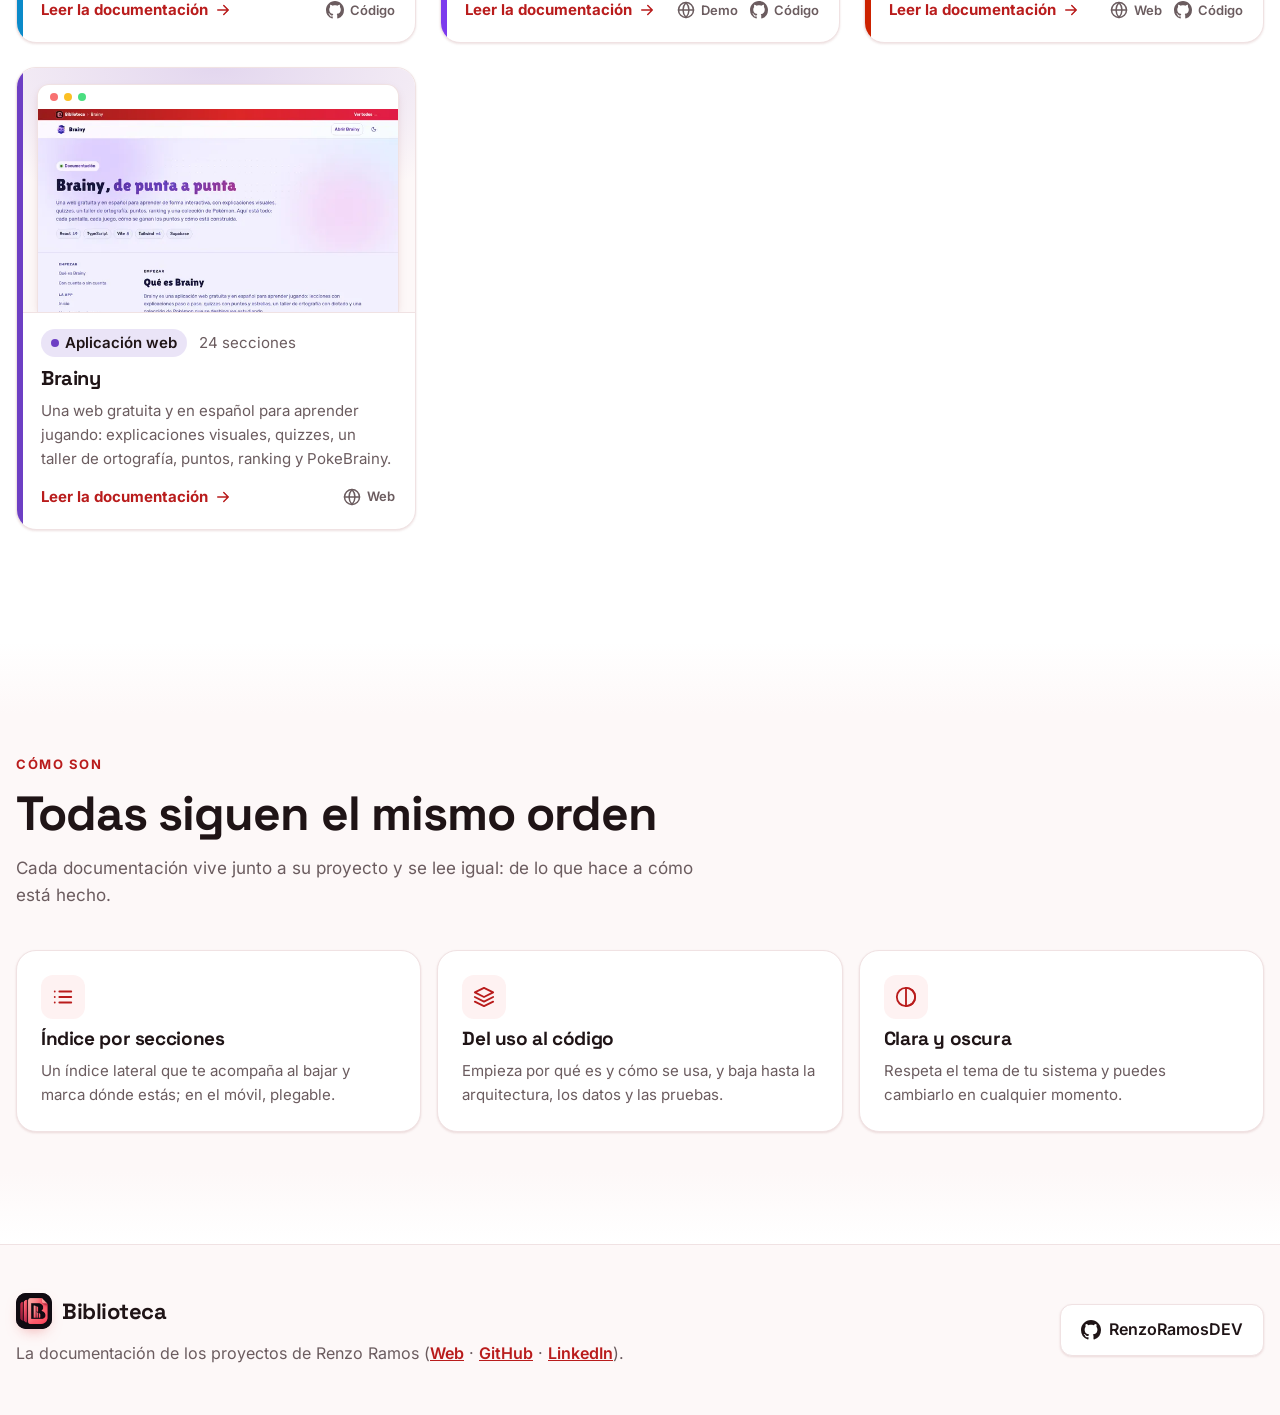
==== commit d8597667: "Biblioteca 17" ====
--- a/biblioteca/index.html
+++ b/biblioteca/index.html
@@ -35,11 +35,11 @@
     />
     <link rel="icon" type="image/png" sizes="32x32" href="assets/icon-32.png" />
     <link rel="apple-touch-icon" href="assets/icon-192.png" />
-    <link rel="stylesheet" href="css/tokens.css?v=16" />
-    <link rel="stylesheet" href="css/base.css?v=16" />
-    <link rel="stylesheet" href="css/biblioteca.css?v=16" />
-    <script defer src="js/base.js?v=16"></script>
-    <script defer src="js/biblioteca.js?v=16"></script>
+    <link rel="stylesheet" href="css/tokens.css?v=17" />
+    <link rel="stylesheet" href="css/base.css?v=17" />
+    <link rel="stylesheet" href="css/biblioteca.css?v=17" />
+    <script defer src="js/base.js?v=17"></script>
+    <script defer src="js/biblioteca.js?v=17"></script>
   </head>
   <body>
     <svg class="sprite" aria-hidden="true" focusable="false">
@@ -118,23 +118,7 @@
     <main id="contenido" tabindex="-1">
       <section id="inicio" class="hero hero--mosaic" aria-labelledby="hero-title">
         <div class="mosaic" aria-hidden="true">
-          <div class="mosaic__grid" data-mosaic>
-            <img src="assets/mosaic/agentboard-inicio-light.webp" alt="" width="640" height="400" decoding="async" />
-            <img src="assets/mosaic/pokedex-retro-pokedex.webp" alt="" width="640" height="400" decoding="async" />
-            <img src="assets/mosaic/brainy-inicio-oscuro.webp" alt="" width="640" height="400" decoding="async" />
-            <img src="assets/mosaic/booqi-eventos-light.webp" alt="" width="640" height="400" decoding="async" />
-            <img src="assets/mosaic/agentboard-agent.webp" alt="" width="640" height="400" decoding="async" />
-            <img src="assets/mosaic/pokedex-retro-ficha.webp" alt="" width="640" height="400" decoding="async" />
-            <img src="assets/mosaic/brainy-explicacion.webp" alt="" width="640" height="400" decoding="async" />
-            <img src="assets/mosaic/booqi-evento-dark.webp" alt="" width="640" height="400" decoding="async" />
-            <img src="assets/mosaic/agentboard-session-detail.webp" alt="" width="640" height="400" decoding="async" />
-            <img src="assets/mosaic/pokedex-retro-pokedex-dmg.webp" alt="" width="640" height="400" decoding="async" />
-            <img src="assets/mosaic/brainy-taller.webp" alt="" width="640" height="400" decoding="async" />
-            <img src="assets/mosaic/booqi-admin-light.webp" alt="" width="640" height="400" decoding="async" />
-            <img src="assets/mosaic/agentboard-pricing.webp" alt="" width="640" height="400" decoding="async" />
-            <img src="assets/mosaic/pokedex-retro-tipos.webp" alt="" width="640" height="400" decoding="async" />
-            <img src="assets/mosaic/brainy-quiz.webp" alt="" width="640" height="400" decoding="async" />
-          </div>
+          <div class="mosaic__grid" data-mosaic>          </div>
         </div>
         <div class="mosaic__veil" aria-hidden="true"></div>
         <div class="container hero__center">
@@ -212,7 +196,7 @@
           </div>
 
           <ul class="shelf" data-shelf role="list">
-            <li data-book data-kind="escritorio" data-sections="25" data-keywords="coste agentes claude codex copilot cursor gemini opencode mcp" data-captures="14" data-techs="Rust, Tauri, SQLite, rusqlite, serde, chrono, notify, tracing, React, TypeScript, Vite, MCP, JSON-RPC, Vitest, Criterion, Clippy, rustfmt, Python, GitHub Actions, tauri-action, AppImage, WebKitGTK, OpenSpec, Conventional Commits, TDD, distrobox">
+            <li data-book data-kind="escritorio" data-sections="26" data-keywords="coste agentes claude codex copilot cursor gemini opencode mcp" data-captures="14" data-techs="Rust, Tauri, SQLite, rusqlite, serde, chrono, notify, tracing, React, TypeScript, Vite, MCP, JSON-RPC, Vitest, Criterion, Clippy, rustfmt, Python, GitHub Actions, tauri-action, AppImage, WebKitGTK, OpenSpec, Conventional Commits, TDD, distrobox" data-mosaic="agentboard-inicio-light, agentboard-agent, agentboard-session-detail, agentboard-pricing">
               <article class="card book reveal" style="--accent-light: #0b8ac9; --accent-dark: #f2a33a">
                 <div class="book__cover" aria-hidden="true">
                   <div class="book__frame">
@@ -243,7 +227,7 @@
                 <div class="book__body">
                   <p class="book__meta">
                     <span class="badge">App de escritorio</span>
-                    <span>25 secciones</span>
+                    <span data-sections-text>26 secciones</span>
                   </p>
                   <h3>
                     <a class="book__link" href="../agentboard/">AgentBoard</a>
@@ -266,7 +250,7 @@
               </article>
             </li>
 
-            <li data-book data-kind="web" data-sections="25" data-keywords="eventos entradas reservas microservicios java spring mysql docker tfg" data-captures="3" data-techs="Java, Spring Boot, Spring Web, Spring Data JPA, Hibernate, Spring Validation, Spring Boot Actuator, Spring Security Crypto, BCrypt, MapStruct, Lombok, springdoc-openapi, Swagger UI, MySQL, H2, Maven, RFC 9457, React, TypeScript, Vite, Tailwind CSS, React Router, TanStack Query, Axios, React Hook Form, Zod, Zustand, Motion, Lucide, pdf-lib, qrcode, Docker Compose, Podman, nginx, Makefile, GitHub Pages, JUnit 5, Mockito, PIT, Checkstyle, Spotless, google-java-format, Vitest, Testing Library, jsdom, Playwright, Stryker, ESLint, Prettier, GitHub Actions, OpenSpec, ADRs, Conventional Commits, TDD">
+            <li data-book data-kind="web" data-sections="27" data-keywords="eventos entradas reservas microservicios java spring mysql docker tfg" data-captures="3" data-techs="Java, Spring Boot, Spring Web, Spring Data JPA, Hibernate, Spring Validation, Spring Boot Actuator, Spring Security Crypto, BCrypt, MapStruct, Lombok, springdoc-openapi, Swagger UI, MySQL, H2, Maven, RFC 9457, React, TypeScript, Vite, Tailwind CSS, React Router, TanStack Query, Axios, React Hook Form, Zod, Zustand, Motion, Lucide, pdf-lib, qrcode, Docker Compose, Podman, nginx, Makefile, GitHub Pages, JUnit 5, Mockito, PIT, Checkstyle, Spotless, google-java-format, Vitest, Testing Library, jsdom, Playwright, Stryker, ESLint, Prettier, GitHub Actions, OpenSpec, ADRs, Conventional Commits, TDD" data-mosaic="booqi-eventos-light, booqi-evento-dark, booqi-admin-light">
               <article class="card book reveal" style="--accent-light: #7c3aed; --accent-dark: #a78bfa; --reveal-delay: 80ms">
                 <div class="book__cover" aria-hidden="true">
                   <div class="book__frame">
@@ -297,7 +281,7 @@
                 <div class="book__body">
                   <p class="book__meta">
                     <span class="badge">Aplicación web</span>
-                    <span>25 secciones</span>
+                    <span data-sections-text>27 secciones</span>
                   </p>
                   <h3>
                     <a class="book__link" href="../booqi/">Booqi</a>
@@ -324,7 +308,7 @@
               </article>
             </li>
 
-            <li data-book data-kind="web" data-sections="22" data-keywords="pokemon pokeapi game boy chat claude openai mcp javascript" data-captures="12" data-techs="JavaScript, HTML, CSS, JSDoc, Web Speech API, Content Security Policy, PokéAPI, Anthropic API, OpenAI API, Server-Sent Events, Node.js, MCP, MCP SDK, Zod, JSON-RPC, MCP Inspector, Playwright, axe-core, WCAG 2.1 AA, Stryker, Lighthouse CI, ESLint, Prettier, TypeScript, lint-staged, simple-git-hooks, EditorConfig, GitHub Actions, GitHub Pages, Dependabot, OpenSpec, ADRs, Keep a Changelog, SemVer, Conventional Commits, nvm, TDD">
+            <li data-book data-kind="web" data-sections="23" data-keywords="pokemon pokeapi game boy chat claude openai mcp javascript" data-captures="12" data-techs="JavaScript, HTML, CSS, JSDoc, Web Speech API, Content Security Policy, PokéAPI, Anthropic Messages API, OpenAI Responses API, Server-Sent Events, Node.js, MCP, MCP SDK, Zod, JSON-RPC, MCP Inspector, Playwright, axe-core, WCAG 2.1 AA, Stryker, Lighthouse CI, ESLint, Prettier, TypeScript, lint-staged, simple-git-hooks, EditorConfig, GitHub Actions, GitHub Pages, Dependabot, OpenSpec, ADRs, Keep a Changelog, SemVer, Conventional Commits, nvm, TDD" data-mosaic="pokedex-retro-pokedex, pokedex-retro-ficha, pokedex-retro-pokedex-dmg, pokedex-retro-tipos">
               <article class="card book reveal" style="--accent-light: #cc2200; --accent-dark: #00aa44">
                 <div class="book__cover" aria-hidden="true">
                   <div class="book__frame">
@@ -355,7 +339,7 @@
                 <div class="book__body">
                   <p class="book__meta">
                     <span class="badge">Aplicación web</span>
-                    <span>22 secciones</span>
+                    <span data-sections-text>23 secciones</span>
                   </p>
                   <h3>
                     <a class="book__link" href="../pokedex-retro/">Pokédex Retro</a>
@@ -382,7 +366,7 @@
               </article>
             </li>
 
-            <li data-book data-kind="web" data-sections="23" data-keywords="aprender educacion quiz matematicas lengua science english ortografia supabase react" data-captures="11" data-techs="React, TypeScript, Vite, Tailwind CSS, shadcn/ui, Radix UI, class-variance-authority, clsx, tailwind-merge, tw-animate-css, Motion, Phosphor Icons, Web Speech API, Supabase, Supabase Auth, PostgreSQL, Row Level Security, supabase-js, Edge Functions, Deno, PokéAPI, Open Graph, JSON-LD, Vitest, jsdom, Testing Library, Golden files, Stryker, WCAG AA, GitHub Actions, GitHub Pages, Supabase CLI, OpenSpec, Conventional Commits, TDD">
+            <li data-book data-kind="web" data-sections="24" data-keywords="aprender educacion quiz matematicas lengua science english ortografia supabase react" data-captures="11" data-techs="React, TypeScript, Vite, Tailwind CSS, shadcn/ui, Radix UI, class-variance-authority, clsx, tailwind-merge, tw-animate-css, Motion, Phosphor Icons, Web Speech API, Supabase, Supabase Auth, PostgreSQL, Row Level Security, supabase-js, Edge Functions, Deno, PokéAPI, Open Graph, JSON-LD, Vitest, jsdom, Testing Library, Golden files, Stryker, WCAG AA, GitHub Actions, GitHub Pages, Supabase CLI, OpenSpec, Conventional Commits, TDD" data-mosaic="brainy-inicio-oscuro, brainy-explicacion, brainy-taller, brainy-quiz">
               <article class="card book reveal" style="--accent-light: #6d3fc4; --accent-dark: #b48cff">
                 <div class="book__cover" aria-hidden="true">
                   <div class="book__frame">
@@ -413,7 +397,7 @@
                 <div class="book__body">
                   <p class="book__meta">
                     <span class="badge">Aplicación web</span>
-                    <span>23 secciones</span>
+                    <span data-sections-text>24 secciones</span>
                   </p>
                   <h3>
                     <a class="book__link" href="../brainy/">Brainy</a>
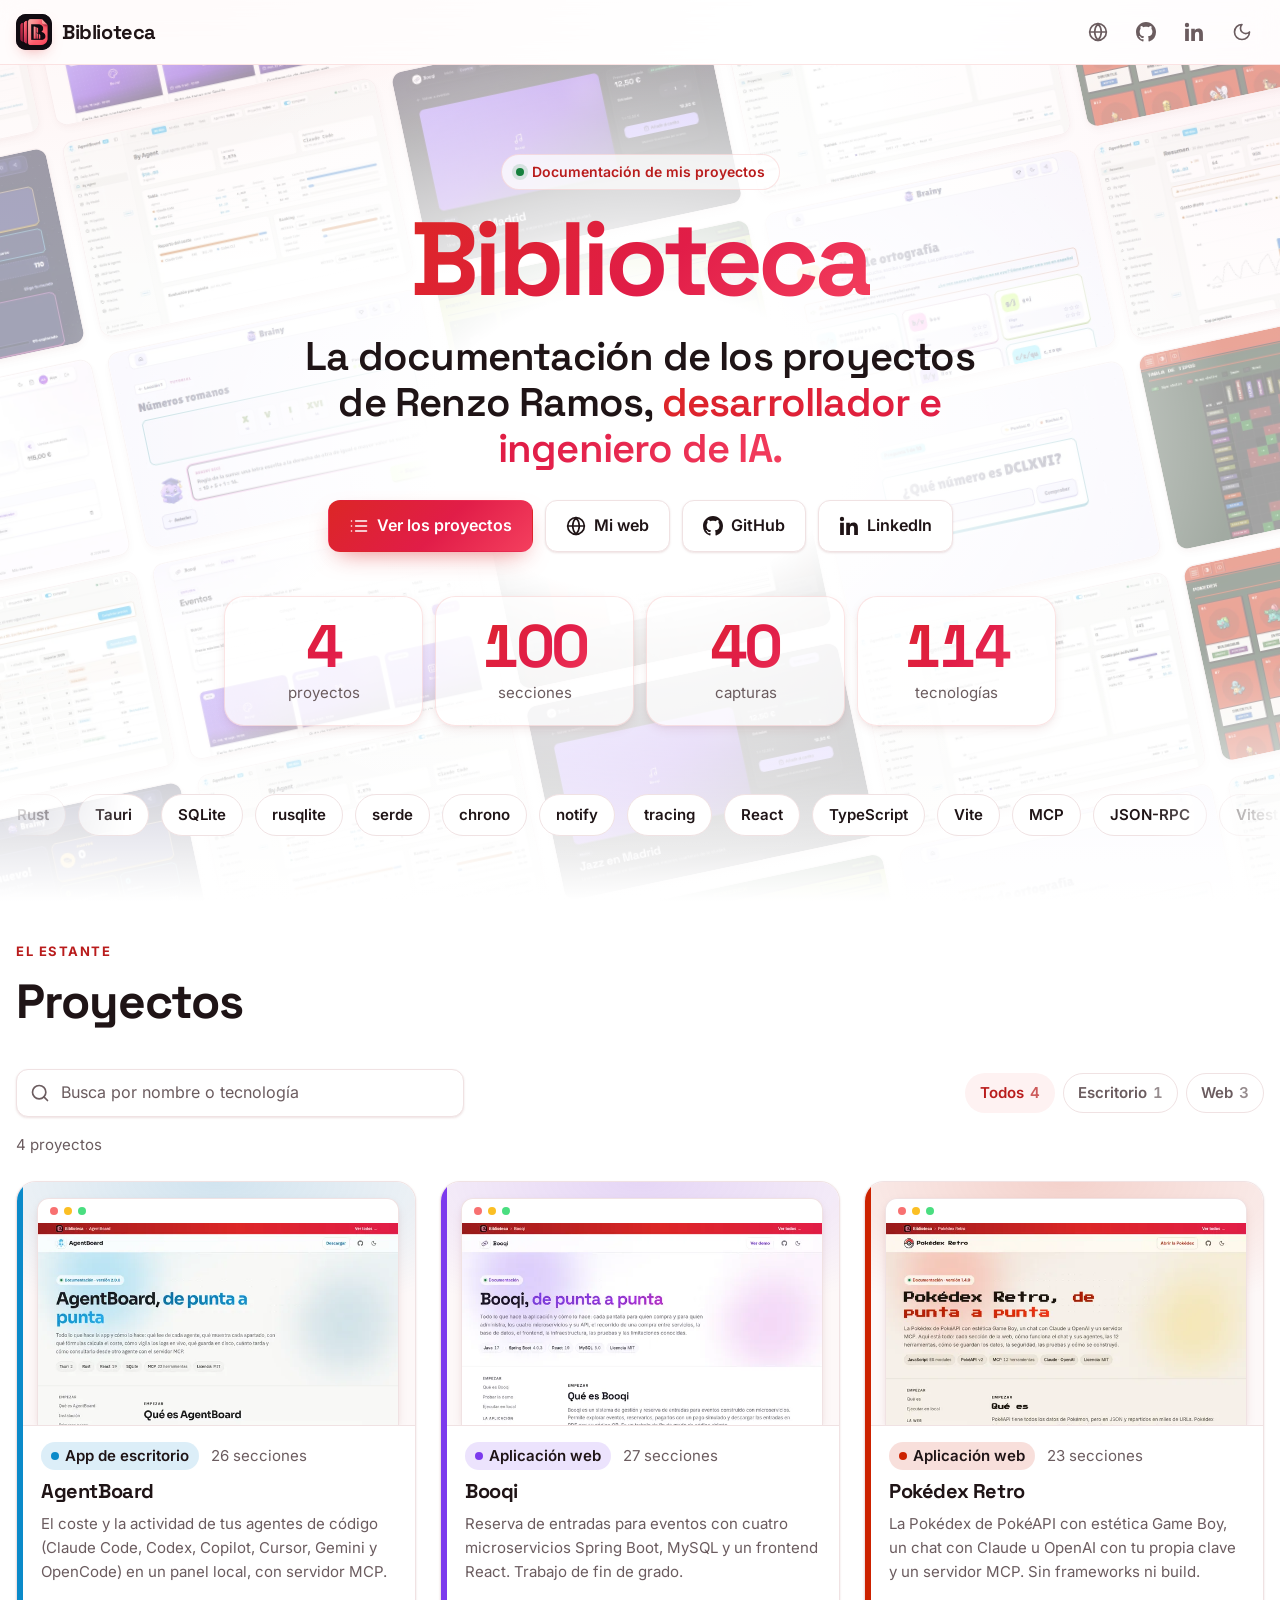
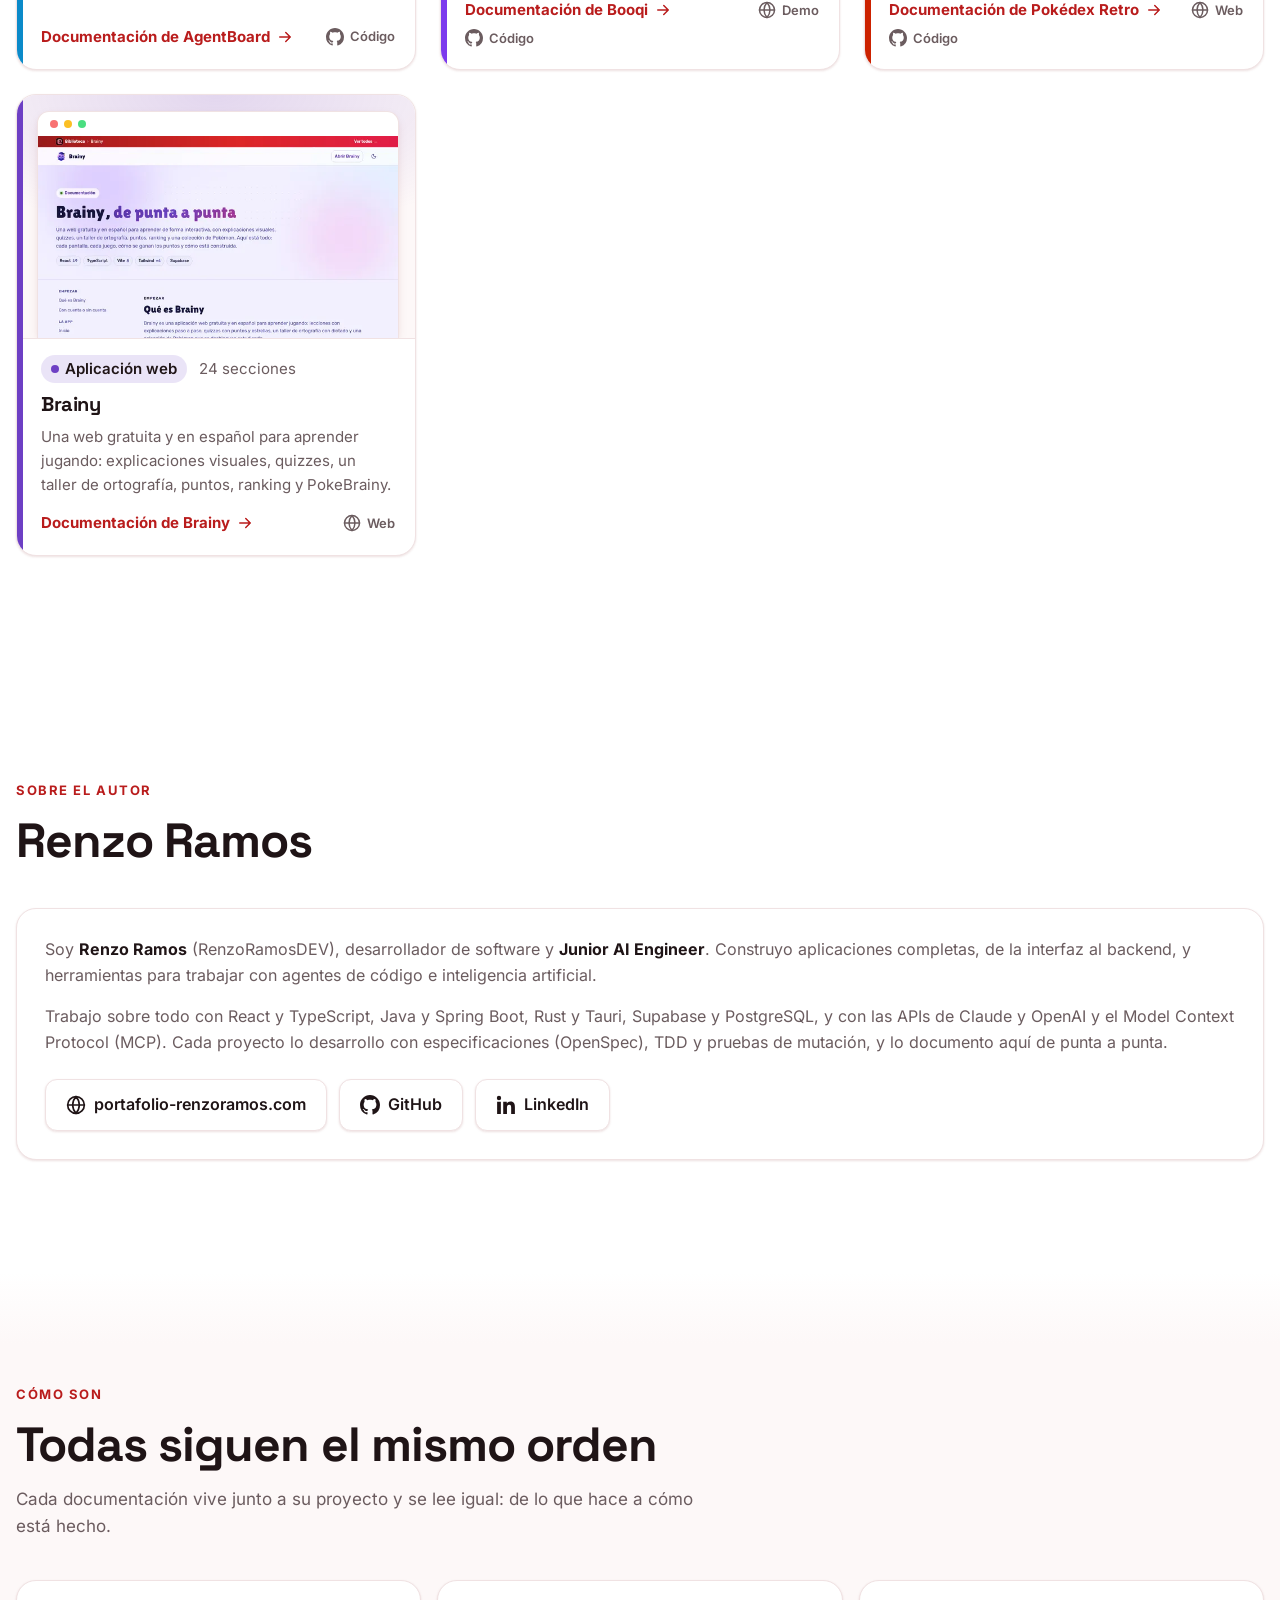
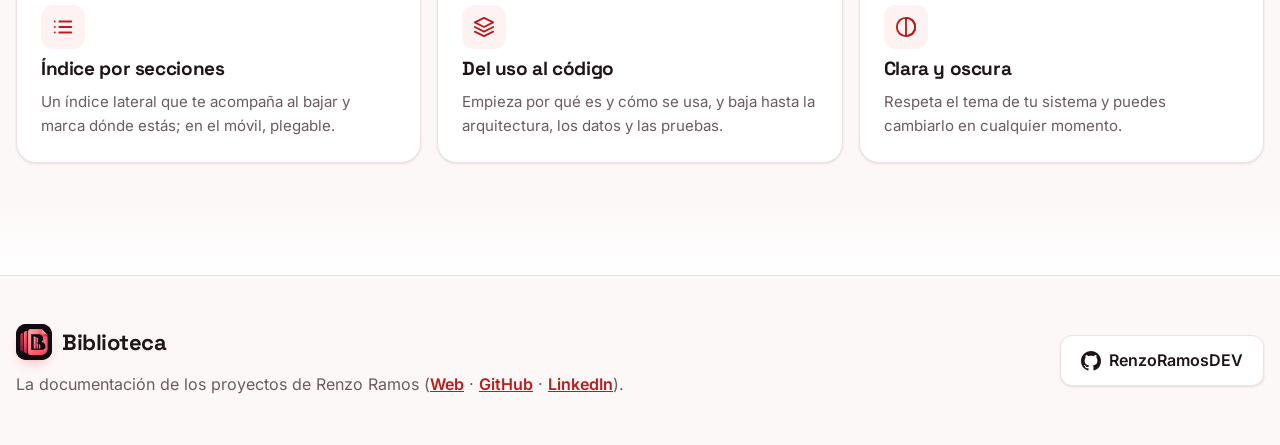
==== commit 29d2e170: "Biblioteca 18" ====
--- a/biblioteca/index.html
+++ b/biblioteca/index.html
@@ -20,26 +20,132 @@
       })()
       document.documentElement.classList.add('js')
     </script>
-    <title>Biblioteca · Documentación de los proyectos de Renzo Ramos</title>
+    <title>Biblioteca · Proyectos de Renzo Ramos</title>
     <meta
       name="description"
-      content="La biblioteca de documentación de los proyectos de Renzo Ramos: cada proyecto con su documentación completa, en un mismo sitio."
+      content="La documentación de los proyectos de Renzo Ramos, desarrollador e ingeniero de IA: AgentBoard, Booqi, Pokédex Retro y Brainy, explicados de punta a punta."
     />
     <meta name="theme-color" content="#dc2626" />
+    <link rel="canonical" href="https://renzoramosdev.github.io/Documentacion-Proyectos-Renzo-Ramos/biblioteca/" />
+    <meta property="og:url" content="https://renzoramosdev.github.io/Documentacion-Proyectos-Renzo-Ramos/biblioteca/" />
     <meta property="og:type" content="website" />
     <meta property="og:site_name" content="Biblioteca" />
-    <meta property="og:title" content="Biblioteca · Documentación de mis proyectos" />
+    <meta property="og:title" content="Biblioteca · Proyectos de Renzo Ramos" />
     <meta
       property="og:description"
-      content="Toda la documentación de mis proyectos, en un mismo estante."
+      content="La documentación de los proyectos de Renzo Ramos, desarrollador e ingeniero de IA: AgentBoard, Booqi, Pokédex Retro y Brainy, explicados de punta a punta."
     />
     <link rel="icon" type="image/png" sizes="32x32" href="assets/icon-32.png" />
     <link rel="apple-touch-icon" href="assets/icon-192.png" />
-    <link rel="stylesheet" href="css/tokens.css?v=17" />
-    <link rel="stylesheet" href="css/base.css?v=17" />
-    <link rel="stylesheet" href="css/biblioteca.css?v=17" />
-    <script defer src="js/base.js?v=17"></script>
-    <script defer src="js/biblioteca.js?v=17"></script>
+    <link rel="sitemap" type="application/xml" href="https://renzoramosdev.github.io/Documentacion-Proyectos-Renzo-Ramos/sitemap.xml" />
+    <link rel="manifest" href="site.webmanifest" />
+    <link rel="preload" href="assets/fonts/inter-latin-wght-normal.woff2" as="font" type="font/woff2" crossorigin />
+    <script type="application/ld+json">
+{
+  "@context": "https://schema.org",
+  "@graph": [
+    {
+      "@type": "Person",
+      "@id": "https://renzoramosdev.github.io/Documentacion-Proyectos-Renzo-Ramos/#renzo",
+      "name": "Renzo Ramos",
+      "alternateName": "RenzoRamosDEV",
+      "jobTitle": "Junior AI Engineer",
+      "url": "https://portafolio-renzoramos.com/",
+      "sameAs": [
+        "https://github.com/RenzoRamosDEV",
+        "https://www.linkedin.com/in/renzoinv04/",
+        "https://portafolio-renzoramos.com/"
+      ],
+      "knowsAbout": [
+        "Inteligencia artificial",
+        "Agentes de código",
+        "Model Context Protocol (MCP)",
+        "Claude API",
+        "OpenAI API",
+        "Rust",
+        "Tauri",
+        "React",
+        "TypeScript",
+        "JavaScript",
+        "Java",
+        "Spring Boot",
+        "Supabase",
+        "PostgreSQL",
+        "MySQL",
+        "SQLite",
+        "Docker",
+        "Tailwind CSS",
+        "Vite",
+        "Playwright",
+        "Vitest",
+        "Mutation testing",
+        "GitHub Actions",
+        "Accesibilidad web (WCAG)",
+        "OpenSpec",
+        "TDD"
+      ]
+    },
+    {
+      "@type": "WebSite",
+      "@id": "https://renzoramosdev.github.io/Documentacion-Proyectos-Renzo-Ramos/#site",
+      "name": "Biblioteca de Renzo Ramos",
+      "url": "https://renzoramosdev.github.io/Documentacion-Proyectos-Renzo-Ramos/biblioteca/",
+      "inLanguage": "es",
+      "author": {
+        "@id": "https://renzoramosdev.github.io/Documentacion-Proyectos-Renzo-Ramos/#renzo"
+      }
+    },
+    {
+      "@type": "ProfilePage",
+      "@id": "https://renzoramosdev.github.io/Documentacion-Proyectos-Renzo-Ramos/biblioteca/#page",
+      "url": "https://renzoramosdev.github.io/Documentacion-Proyectos-Renzo-Ramos/biblioteca/",
+      "name": "Biblioteca · Proyectos de Renzo Ramos",
+      "inLanguage": "es",
+      "mainEntity": {
+        "@id": "https://renzoramosdev.github.io/Documentacion-Proyectos-Renzo-Ramos/#renzo"
+      },
+      "isPartOf": {
+        "@id": "https://renzoramosdev.github.io/Documentacion-Proyectos-Renzo-Ramos/#site"
+      },
+      "hasPart": {
+        "@type": "ItemList",
+        "name": "Proyectos de Renzo Ramos",
+        "itemListElement": [
+          {
+            "@type": "ListItem",
+            "position": 1,
+            "name": "AgentBoard",
+            "url": "https://renzoramosdev.github.io/Documentacion-Proyectos-Renzo-Ramos/agentboard/"
+          },
+          {
+            "@type": "ListItem",
+            "position": 2,
+            "name": "Booqi",
+            "url": "https://renzoramosdev.github.io/Documentacion-Proyectos-Renzo-Ramos/booqi/"
+          },
+          {
+            "@type": "ListItem",
+            "position": 3,
+            "name": "Pokédex Retro",
+            "url": "https://renzoramosdev.github.io/Documentacion-Proyectos-Renzo-Ramos/pokedex-retro/"
+          },
+          {
+            "@type": "ListItem",
+            "position": 4,
+            "name": "Brainy",
+            "url": "https://renzoramosdev.github.io/Documentacion-Proyectos-Renzo-Ramos/brainy/"
+          }
+        ]
+      }
+    }
+  ]
+}
+    </script>
+    <link rel="stylesheet" href="css/tokens.css?v=18" />
+    <link rel="stylesheet" href="css/base.css?v=18" />
+    <link rel="stylesheet" href="css/biblioteca.css?v=18" />
+    <script defer src="js/base.js?v=18"></script>
+    <script defer src="js/biblioteca.js?v=18"></script>
   </head>
   <body>
     <svg class="sprite" aria-hidden="true" focusable="false">
@@ -86,13 +192,13 @@
           </span>
           <span class="brand__name">Biblioteca</span>
         </a>
-        <a class="icon-button" href="https://portafolio-renzoramos.com/" aria-label="Web de Renzo Ramos">
+        <a class="icon-button" href="https://portafolio-renzoramos.com/" rel="me" aria-label="Web de Renzo Ramos">
           <svg class="icon" width="20" height="20" aria-hidden="true"><use href="#i-globe" /></svg>
         </a>
-        <a class="icon-button" href="https://github.com/RenzoRamosDEV" aria-label="Perfil de Renzo Ramos en GitHub">
+        <a class="icon-button" href="https://github.com/RenzoRamosDEV" rel="me" aria-label="Perfil de Renzo Ramos en GitHub">
           <svg class="icon" width="20" height="20" aria-hidden="true"><use href="#i-github" /></svg>
         </a>
-        <a class="icon-button" href="https://www.linkedin.com/in/renzoinv04/" aria-label="Perfil de Renzo Ramos en LinkedIn">
+        <a class="icon-button" href="https://www.linkedin.com/in/renzoinv04/" rel="me" aria-label="Perfil de Renzo Ramos en LinkedIn">
           <svg class="icon" width="20" height="20" aria-hidden="true"><use href="#i-linkedin" /></svg>
         </a>
         <button
@@ -128,8 +234,8 @@
           </p>
           <h1 id="hero-title" class="hero__title hero__enter">Biblioteca</h1>
           <p class="hero__claim hero__enter">
-            Todo lo que he construido,
-            <span class="text-gradient">explicado de punta a punta.</span>
+            La documentación de los proyectos de Renzo Ramos,
+            <span class="text-gradient">desarrollador e ingeniero de IA.</span>
           </p>
           <div class="hero__actions hero__enter">
             <a class="button button--primary" href="#proyectos">
@@ -238,7 +344,7 @@
                   </p>
                   <div class="book__actions">
                     <a class="book__read" href="../agentboard/">
-                      Leer la documentación
+                      Documentación de AgentBoard
                       <svg class="icon" width="18" height="18" aria-hidden="true"><use href="#i-arrow" /></svg>
                     </a>
                     <a class="book__extra" href="https://github.com/RenzoRamosDEV/AgentBoard">
@@ -292,7 +398,7 @@
                   </p>
                   <div class="book__actions">
                     <a class="book__read" href="../booqi/">
-                      Leer la documentación
+                      Documentación de Booqi
                       <svg class="icon" width="18" height="18" aria-hidden="true"><use href="#i-arrow" /></svg>
                     </a>
                     <a class="book__extra" href="https://renzoramosdev.github.io/Booqui-TFG/">
@@ -350,7 +456,7 @@
                   </p>
                   <div class="book__actions">
                     <a class="book__read" href="../pokedex-retro/">
-                      Leer la documentación
+                      Documentación de Pokédex Retro
                       <svg class="icon" width="18" height="18" aria-hidden="true"><use href="#i-arrow" /></svg>
                     </a>
                     <a class="book__extra" href="https://renzoramosdev.github.io/Pokedex-Retro/">
@@ -408,7 +514,7 @@
                   </p>
                   <div class="book__actions">
                     <a class="book__read" href="../brainy/">
-                      Leer la documentación
+                      Documentación de Brainy
                       <svg class="icon" width="18" height="18" aria-hidden="true"><use href="#i-arrow" /></svg>
                     </a>
                     <a class="book__extra" href="https://renzoramosdev.github.io/Brainy-Site/">
@@ -436,6 +542,42 @@
             <h3>Nada en el estante</h3>
             <p>Ningún proyecto coincide con <span data-empty-query>ese filtro</span>.</p>
             <button type="button" class="button button--secondary" data-reset>Ver todos los proyectos</button>
+          </div>
+        </div>
+      </section>
+
+      <section id="autor" class="section" aria-labelledby="autor-title">
+        <div class="container narrow">
+          <header class="section__header reveal">
+            <p class="eyebrow">Sobre el autor</p>
+            <h2 id="autor-title">Renzo Ramos</h2>
+          </header>
+          <div class="card author reveal">
+            <p>
+              Soy <strong>Renzo Ramos</strong> (RenzoRamosDEV), desarrollador de software y
+              <strong>Junior AI Engineer</strong>. Construyo aplicaciones completas, de la interfaz al
+              backend, y herramientas para trabajar con agentes de código e inteligencia artificial.
+            </p>
+            <p>
+              Trabajo sobre todo con React y TypeScript, Java y Spring Boot, Rust y Tauri, Supabase y
+              PostgreSQL, y con las APIs de Claude y OpenAI y el Model Context Protocol (MCP). Cada
+              proyecto lo desarrollo con especificaciones (OpenSpec), TDD y pruebas de mutación, y lo
+              documento aquí de punta a punta.
+            </p>
+            <p class="author__links">
+              <a class="button button--secondary" href="https://portafolio-renzoramos.com/" rel="me author">
+                <svg class="icon" width="20" height="20" aria-hidden="true"><use href="#i-globe" /></svg>
+                portafolio-renzoramos.com
+              </a>
+              <a class="button button--secondary" href="https://github.com/RenzoRamosDEV" rel="me author">
+                <svg class="icon" width="20" height="20" aria-hidden="true"><use href="#i-github" /></svg>
+                GitHub
+              </a>
+              <a class="button button--secondary" href="https://www.linkedin.com/in/renzoinv04/" rel="me author">
+                <svg class="icon" width="20" height="20" aria-hidden="true"><use href="#i-linkedin" /></svg>
+                LinkedIn
+              </a>
+            </p>
           </div>
         </div>
       </section>
--- a/biblioteca/css/biblioteca.css
+++ b/biblioteca/css/biblioteca.css
@@ -194,6 +194,29 @@
   }
 }
 
+/* ---------- Sobre el autor ---------- */
+
+.author {
+  display: grid;
+  gap: 1rem;
+  padding: 1.75rem;
+}
+
+.author p {
+  color: var(--fg-muted);
+}
+
+.author strong {
+  color: var(--fg);
+}
+
+.author__links {
+  display: flex;
+  flex-wrap: wrap;
+  gap: 0.75rem;
+  margin-top: 0.5rem;
+}
+
 /* ---------- Buscador y filtros ---------- */
 
 .toolbar {
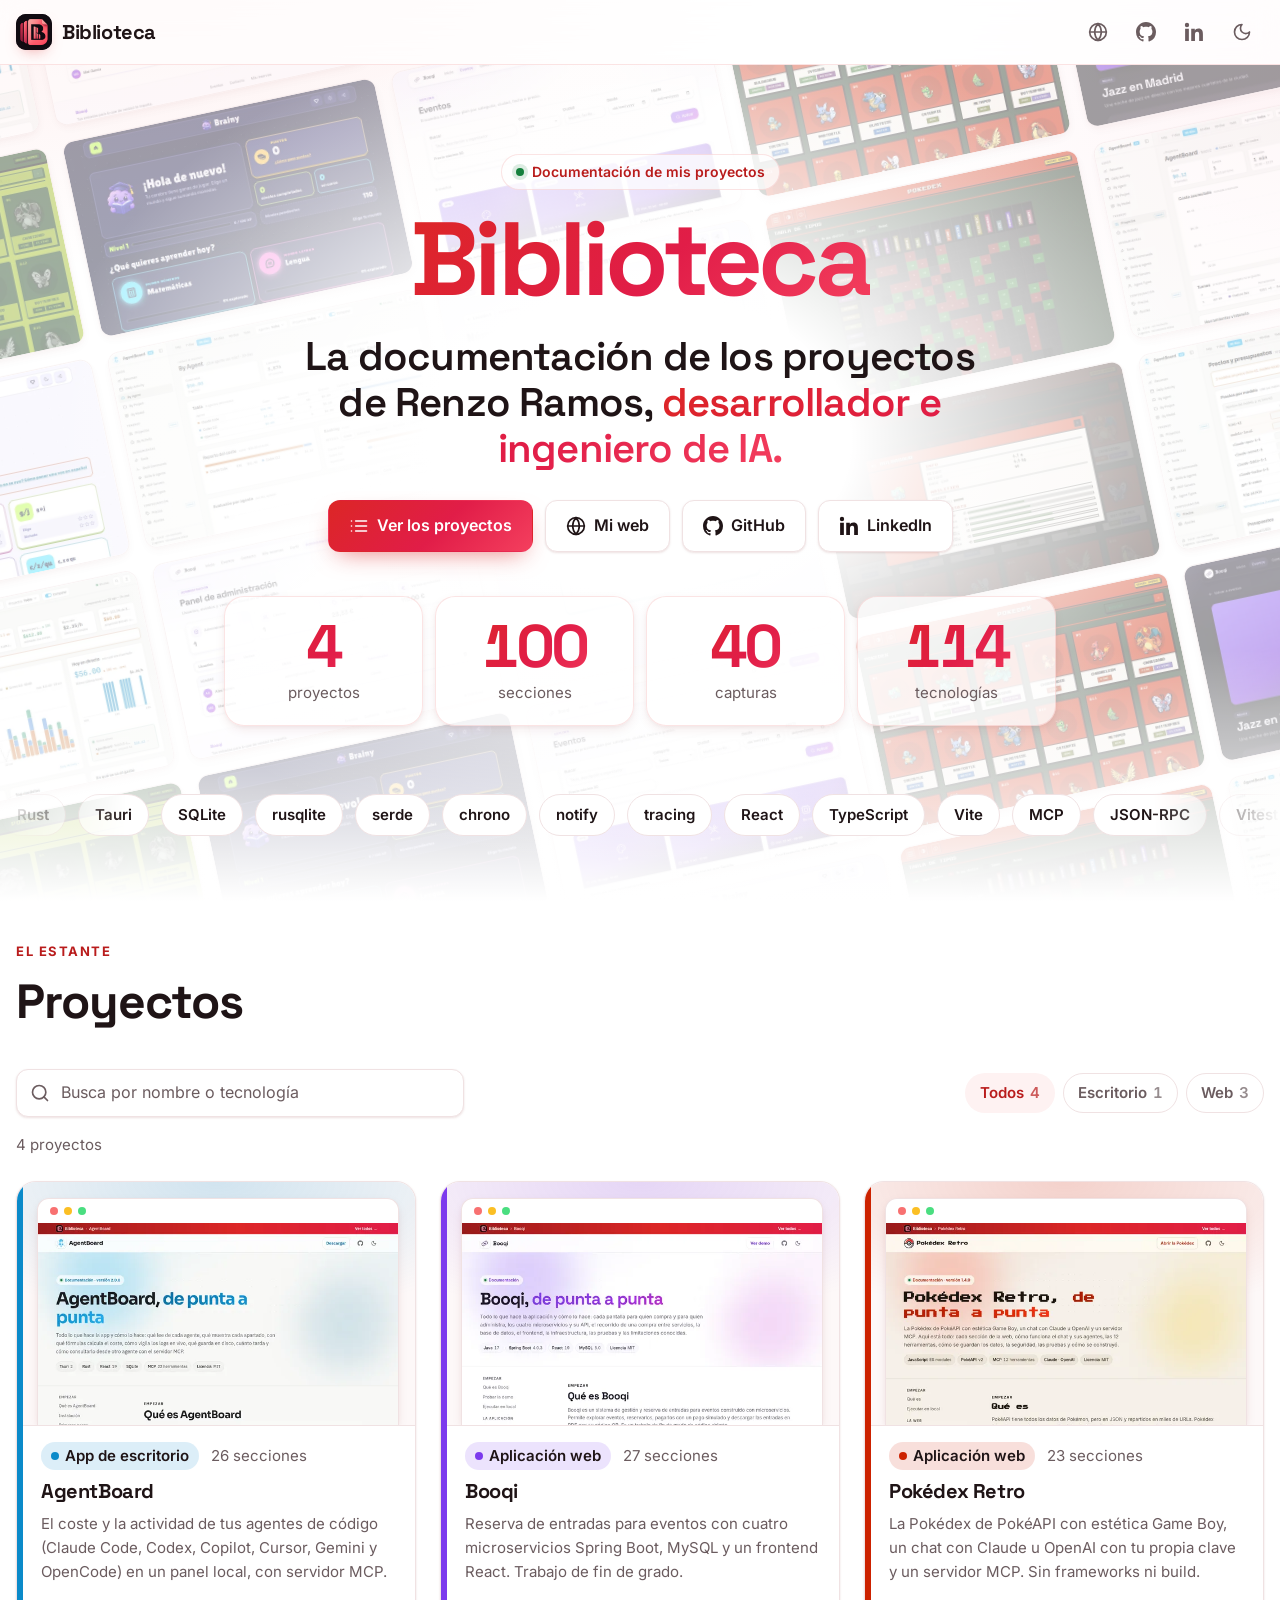
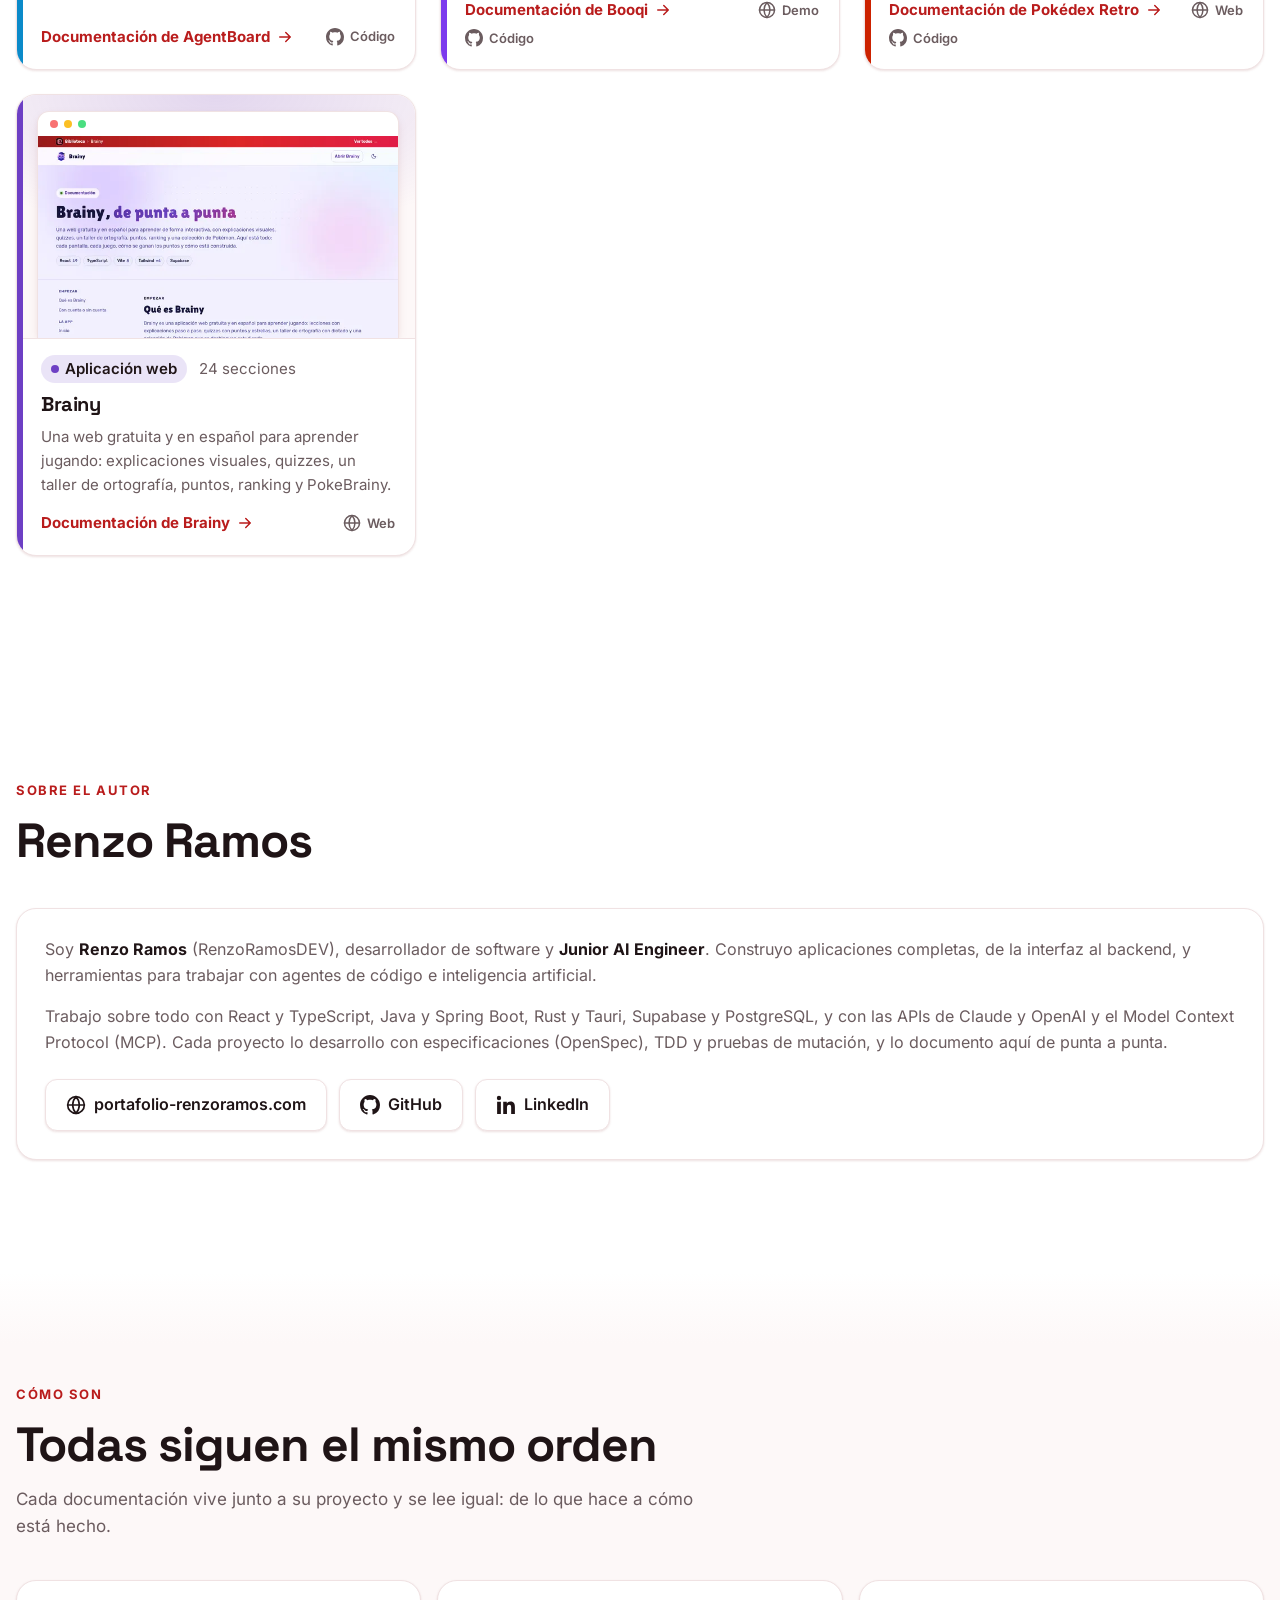
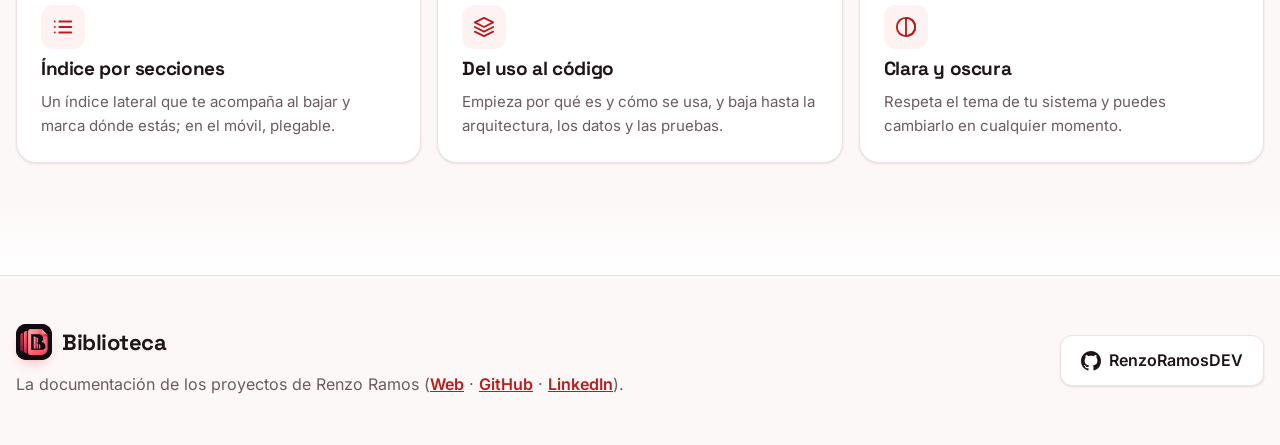
==== commit ed5134b7: "Biblioteca 19" ====
--- a/biblioteca/index.html
+++ b/biblioteca/index.html
@@ -26,8 +26,8 @@
       content="La documentación de los proyectos de Renzo Ramos, desarrollador e ingeniero de IA: AgentBoard, Booqi, Pokédex Retro y Brainy, explicados de punta a punta."
     />
     <meta name="theme-color" content="#dc2626" />
-    <link rel="canonical" href="https://renzoramosdev.github.io/Documentacion-Proyectos-Renzo-Ramos/biblioteca/" />
-    <meta property="og:url" content="https://renzoramosdev.github.io/Documentacion-Proyectos-Renzo-Ramos/biblioteca/" />
+    <link rel="canonical" href="https://biblioteca-renzo-ramos.vercel.app/biblioteca/" />
+    <meta property="og:url" content="https://biblioteca-renzo-ramos.vercel.app/biblioteca/" />
     <meta property="og:type" content="website" />
     <meta property="og:site_name" content="Biblioteca" />
     <meta property="og:title" content="Biblioteca · Proyectos de Renzo Ramos" />
@@ -37,7 +37,7 @@
     />
     <link rel="icon" type="image/png" sizes="32x32" href="assets/icon-32.png" />
     <link rel="apple-touch-icon" href="assets/icon-192.png" />
-    <link rel="sitemap" type="application/xml" href="https://renzoramosdev.github.io/Documentacion-Proyectos-Renzo-Ramos/sitemap.xml" />
+    <link rel="sitemap" type="application/xml" href="https://biblioteca-renzo-ramos.vercel.app/sitemap.xml" />
     <link rel="manifest" href="site.webmanifest" />
     <link rel="preload" href="assets/fonts/inter-latin-wght-normal.woff2" as="font" type="font/woff2" crossorigin />
     <script type="application/ld+json">
@@ -46,7 +46,7 @@
   "@graph": [
     {
       "@type": "Person",
-      "@id": "https://renzoramosdev.github.io/Documentacion-Proyectos-Renzo-Ramos/#renzo",
+      "@id": "https://biblioteca-renzo-ramos.vercel.app/#renzo",
       "name": "Renzo Ramos",
       "alternateName": "RenzoRamosDEV",
       "jobTitle": "Junior AI Engineer",
@@ -87,25 +87,25 @@
     },
     {
       "@type": "WebSite",
-      "@id": "https://renzoramosdev.github.io/Documentacion-Proyectos-Renzo-Ramos/#site",
+      "@id": "https://biblioteca-renzo-ramos.vercel.app/#site",
       "name": "Biblioteca de Renzo Ramos",
-      "url": "https://renzoramosdev.github.io/Documentacion-Proyectos-Renzo-Ramos/biblioteca/",
+      "url": "https://biblioteca-renzo-ramos.vercel.app/biblioteca/",
       "inLanguage": "es",
       "author": {
-        "@id": "https://renzoramosdev.github.io/Documentacion-Proyectos-Renzo-Ramos/#renzo"
+        "@id": "https://biblioteca-renzo-ramos.vercel.app/#renzo"
       }
     },
     {
       "@type": "ProfilePage",
-      "@id": "https://renzoramosdev.github.io/Documentacion-Proyectos-Renzo-Ramos/biblioteca/#page",
-      "url": "https://renzoramosdev.github.io/Documentacion-Proyectos-Renzo-Ramos/biblioteca/",
+      "@id": "https://biblioteca-renzo-ramos.vercel.app/biblioteca/#page",
+      "url": "https://biblioteca-renzo-ramos.vercel.app/biblioteca/",
       "name": "Biblioteca · Proyectos de Renzo Ramos",
       "inLanguage": "es",
       "mainEntity": {
-        "@id": "https://renzoramosdev.github.io/Documentacion-Proyectos-Renzo-Ramos/#renzo"
+        "@id": "https://biblioteca-renzo-ramos.vercel.app/#renzo"
       },
       "isPartOf": {
-        "@id": "https://renzoramosdev.github.io/Documentacion-Proyectos-Renzo-Ramos/#site"
+        "@id": "https://biblioteca-renzo-ramos.vercel.app/#site"
       },
       "hasPart": {
         "@type": "ItemList",
@@ -115,25 +115,25 @@
             "@type": "ListItem",
             "position": 1,
             "name": "AgentBoard",
-            "url": "https://renzoramosdev.github.io/Documentacion-Proyectos-Renzo-Ramos/agentboard/"
+            "url": "https://biblioteca-renzo-ramos.vercel.app/agentboard/"
           },
           {
             "@type": "ListItem",
             "position": 2,
             "name": "Booqi",
-            "url": "https://renzoramosdev.github.io/Documentacion-Proyectos-Renzo-Ramos/booqi/"
+            "url": "https://biblioteca-renzo-ramos.vercel.app/booqi/"
           },
           {
             "@type": "ListItem",
             "position": 3,
             "name": "Pokédex Retro",
-            "url": "https://renzoramosdev.github.io/Documentacion-Proyectos-Renzo-Ramos/pokedex-retro/"
+            "url": "https://biblioteca-renzo-ramos.vercel.app/pokedex-retro/"
           },
           {
             "@type": "ListItem",
             "position": 4,
             "name": "Brainy",
-            "url": "https://renzoramosdev.github.io/Documentacion-Proyectos-Renzo-Ramos/brainy/"
+            "url": "https://biblioteca-renzo-ramos.vercel.app/brainy/"
           }
         ]
       }
@@ -141,11 +141,11 @@
   ]
 }
     </script>
-    <link rel="stylesheet" href="css/tokens.css?v=18" />
-    <link rel="stylesheet" href="css/base.css?v=18" />
-    <link rel="stylesheet" href="css/biblioteca.css?v=18" />
-    <script defer src="js/base.js?v=18"></script>
-    <script defer src="js/biblioteca.js?v=18"></script>
+    <link rel="stylesheet" href="css/tokens.css?v=19" />
+    <link rel="stylesheet" href="css/base.css?v=19" />
+    <link rel="stylesheet" href="css/biblioteca.css?v=19" />
+    <script defer src="js/base.js?v=19"></script>
+    <script defer src="js/biblioteca.js?v=19"></script>
   </head>
   <body>
     <svg class="sprite" aria-hidden="true" focusable="false">
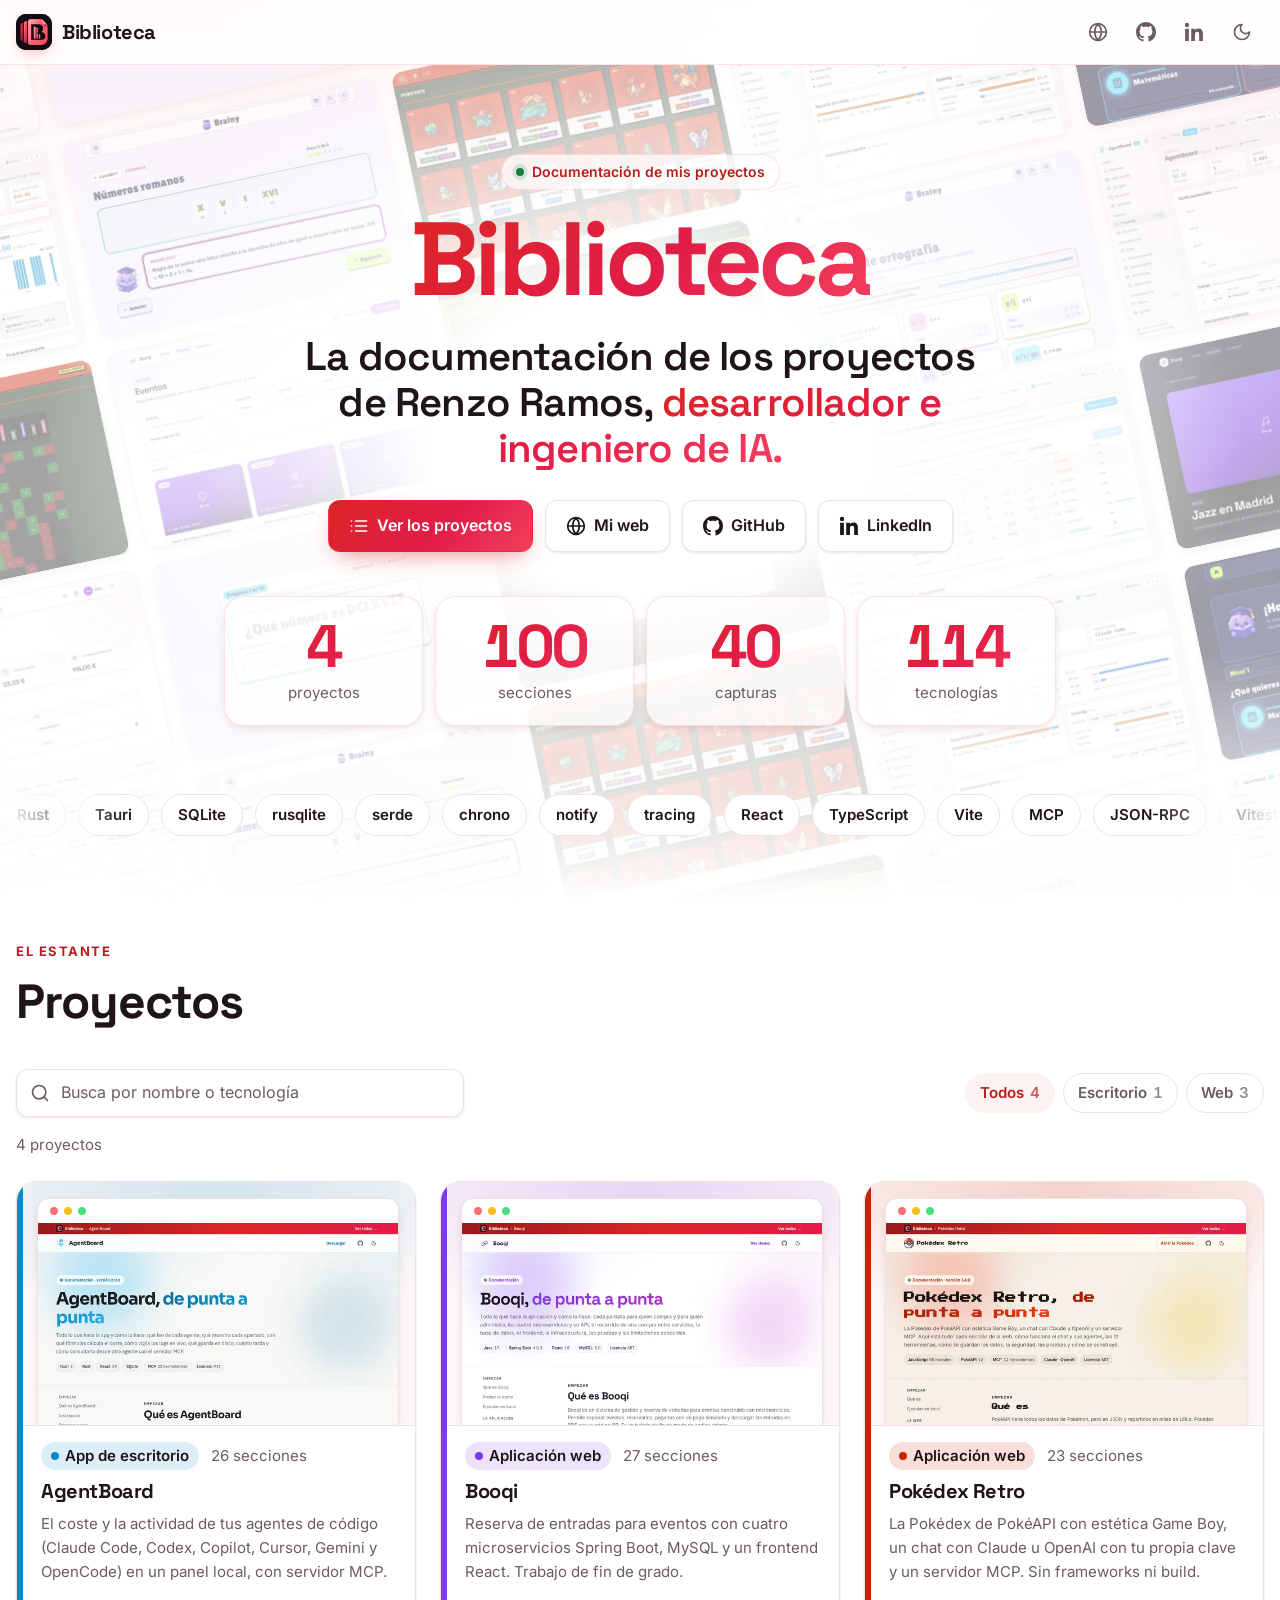
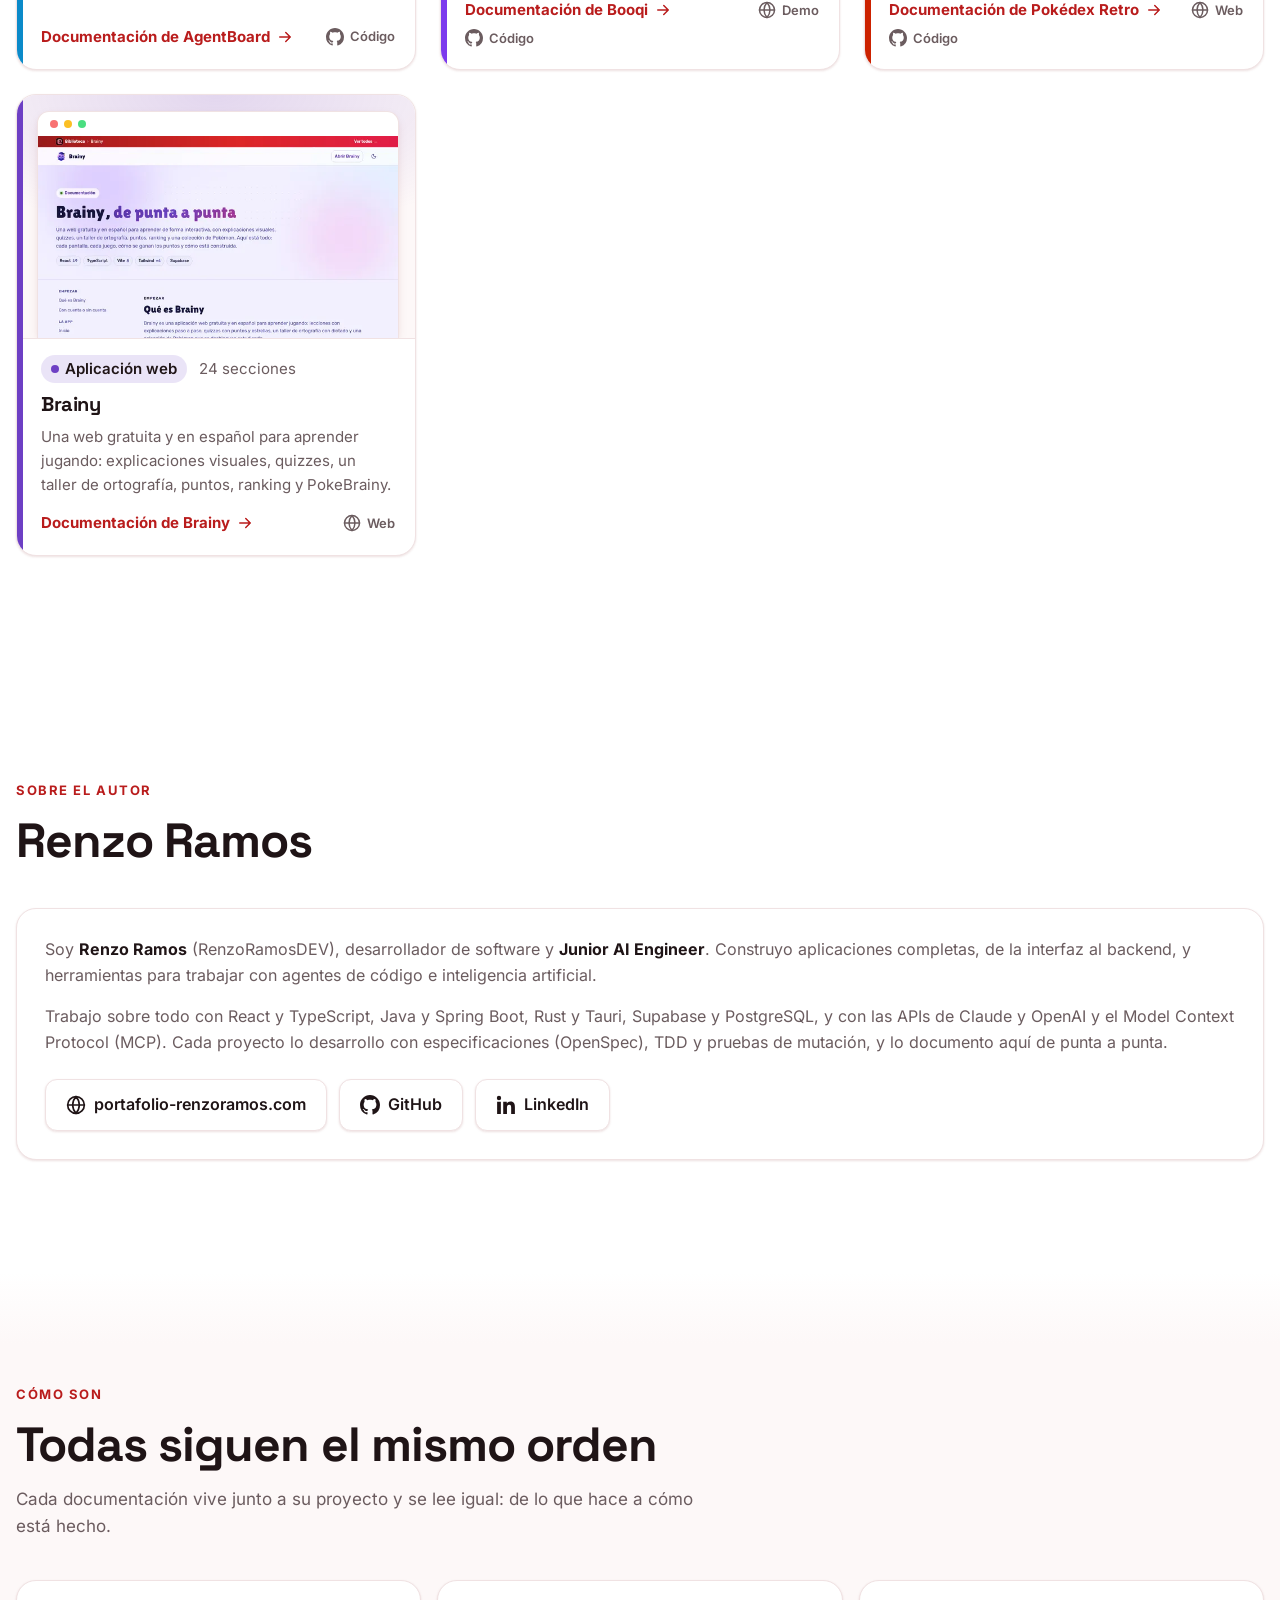
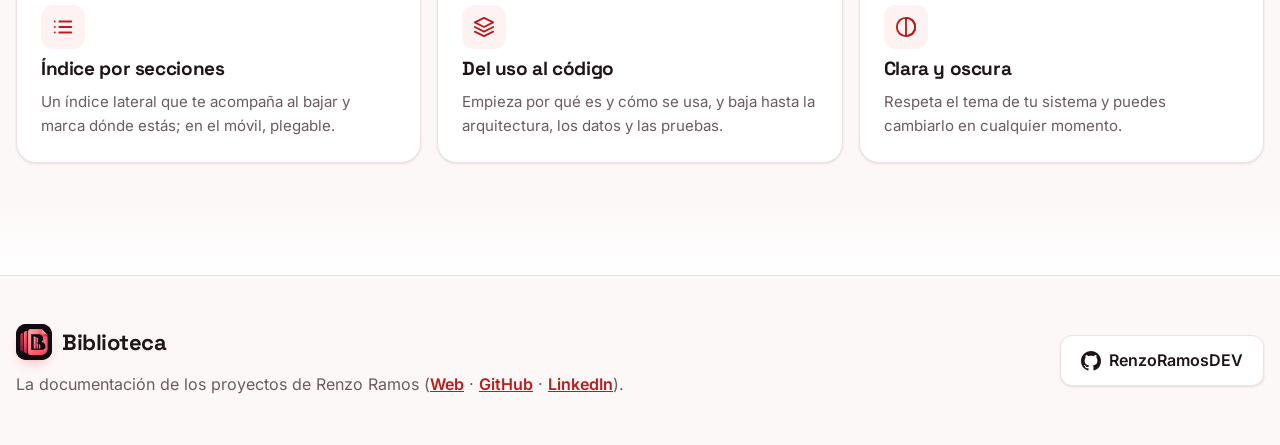
==== commit 3104e5b3: "Biblioteca 20" ====
--- a/biblioteca/index.html
+++ b/biblioteca/index.html
@@ -26,8 +26,8 @@
       content="La documentación de los proyectos de Renzo Ramos, desarrollador e ingeniero de IA: AgentBoard, Booqi, Pokédex Retro y Brainy, explicados de punta a punta."
     />
     <meta name="theme-color" content="#dc2626" />
-    <link rel="canonical" href="https://biblioteca-renzo-ramos.vercel.app/biblioteca/" />
-    <meta property="og:url" content="https://biblioteca-renzo-ramos.vercel.app/biblioteca/" />
+    <link rel="canonical" href="https://docs.portafolio-renzoramos.com/biblioteca/" />
+    <meta property="og:url" content="https://docs.portafolio-renzoramos.com/biblioteca/" />
     <meta property="og:type" content="website" />
     <meta property="og:site_name" content="Biblioteca" />
     <meta property="og:title" content="Biblioteca · Proyectos de Renzo Ramos" />
@@ -37,7 +37,7 @@
     />
     <link rel="icon" type="image/png" sizes="32x32" href="assets/icon-32.png" />
     <link rel="apple-touch-icon" href="assets/icon-192.png" />
-    <link rel="sitemap" type="application/xml" href="https://biblioteca-renzo-ramos.vercel.app/sitemap.xml" />
+    <link rel="sitemap" type="application/xml" href="https://docs.portafolio-renzoramos.com/sitemap.xml" />
     <link rel="manifest" href="site.webmanifest" />
     <link rel="preload" href="assets/fonts/inter-latin-wght-normal.woff2" as="font" type="font/woff2" crossorigin />
     <script type="application/ld+json">
@@ -46,7 +46,7 @@
   "@graph": [
     {
       "@type": "Person",
-      "@id": "https://biblioteca-renzo-ramos.vercel.app/#renzo",
+      "@id": "https://docs.portafolio-renzoramos.com/#renzo",
       "name": "Renzo Ramos",
       "alternateName": "RenzoRamosDEV",
       "jobTitle": "Junior AI Engineer",
@@ -87,25 +87,25 @@
     },
     {
       "@type": "WebSite",
-      "@id": "https://biblioteca-renzo-ramos.vercel.app/#site",
+      "@id": "https://docs.portafolio-renzoramos.com/#site",
       "name": "Biblioteca de Renzo Ramos",
-      "url": "https://biblioteca-renzo-ramos.vercel.app/biblioteca/",
+      "url": "https://docs.portafolio-renzoramos.com/biblioteca/",
       "inLanguage": "es",
       "author": {
-        "@id": "https://biblioteca-renzo-ramos.vercel.app/#renzo"
+        "@id": "https://docs.portafolio-renzoramos.com/#renzo"
       }
     },
     {
       "@type": "ProfilePage",
-      "@id": "https://biblioteca-renzo-ramos.vercel.app/biblioteca/#page",
-      "url": "https://biblioteca-renzo-ramos.vercel.app/biblioteca/",
+      "@id": "https://docs.portafolio-renzoramos.com/biblioteca/#page",
+      "url": "https://docs.portafolio-renzoramos.com/biblioteca/",
       "name": "Biblioteca · Proyectos de Renzo Ramos",
       "inLanguage": "es",
       "mainEntity": {
-        "@id": "https://biblioteca-renzo-ramos.vercel.app/#renzo"
+        "@id": "https://docs.portafolio-renzoramos.com/#renzo"
       },
       "isPartOf": {
-        "@id": "https://biblioteca-renzo-ramos.vercel.app/#site"
+        "@id": "https://docs.portafolio-renzoramos.com/#site"
       },
       "hasPart": {
         "@type": "ItemList",
@@ -115,25 +115,25 @@
             "@type": "ListItem",
             "position": 1,
             "name": "AgentBoard",
-            "url": "https://biblioteca-renzo-ramos.vercel.app/agentboard/"
+            "url": "https://docs.portafolio-renzoramos.com/agentboard/"
           },
           {
             "@type": "ListItem",
             "position": 2,
             "name": "Booqi",
-            "url": "https://biblioteca-renzo-ramos.vercel.app/booqi/"
+            "url": "https://docs.portafolio-renzoramos.com/booqi/"
           },
           {
             "@type": "ListItem",
             "position": 3,
             "name": "Pokédex Retro",
-            "url": "https://biblioteca-renzo-ramos.vercel.app/pokedex-retro/"
+            "url": "https://docs.portafolio-renzoramos.com/pokedex-retro/"
           },
           {
             "@type": "ListItem",
             "position": 4,
             "name": "Brainy",
-            "url": "https://biblioteca-renzo-ramos.vercel.app/brainy/"
+            "url": "https://docs.portafolio-renzoramos.com/brainy/"
           }
         ]
       }
@@ -141,11 +141,11 @@
   ]
 }
     </script>
-    <link rel="stylesheet" href="css/tokens.css?v=19" />
-    <link rel="stylesheet" href="css/base.css?v=19" />
-    <link rel="stylesheet" href="css/biblioteca.css?v=19" />
-    <script defer src="js/base.js?v=19"></script>
-    <script defer src="js/biblioteca.js?v=19"></script>
+    <link rel="stylesheet" href="css/tokens.css?v=20" />
+    <link rel="stylesheet" href="css/base.css?v=20" />
+    <link rel="stylesheet" href="css/biblioteca.css?v=20" />
+    <script defer src="js/base.js?v=20"></script>
+    <script defer src="js/biblioteca.js?v=20"></script>
   </head>
   <body>
     <svg class="sprite" aria-hidden="true" focusable="false">
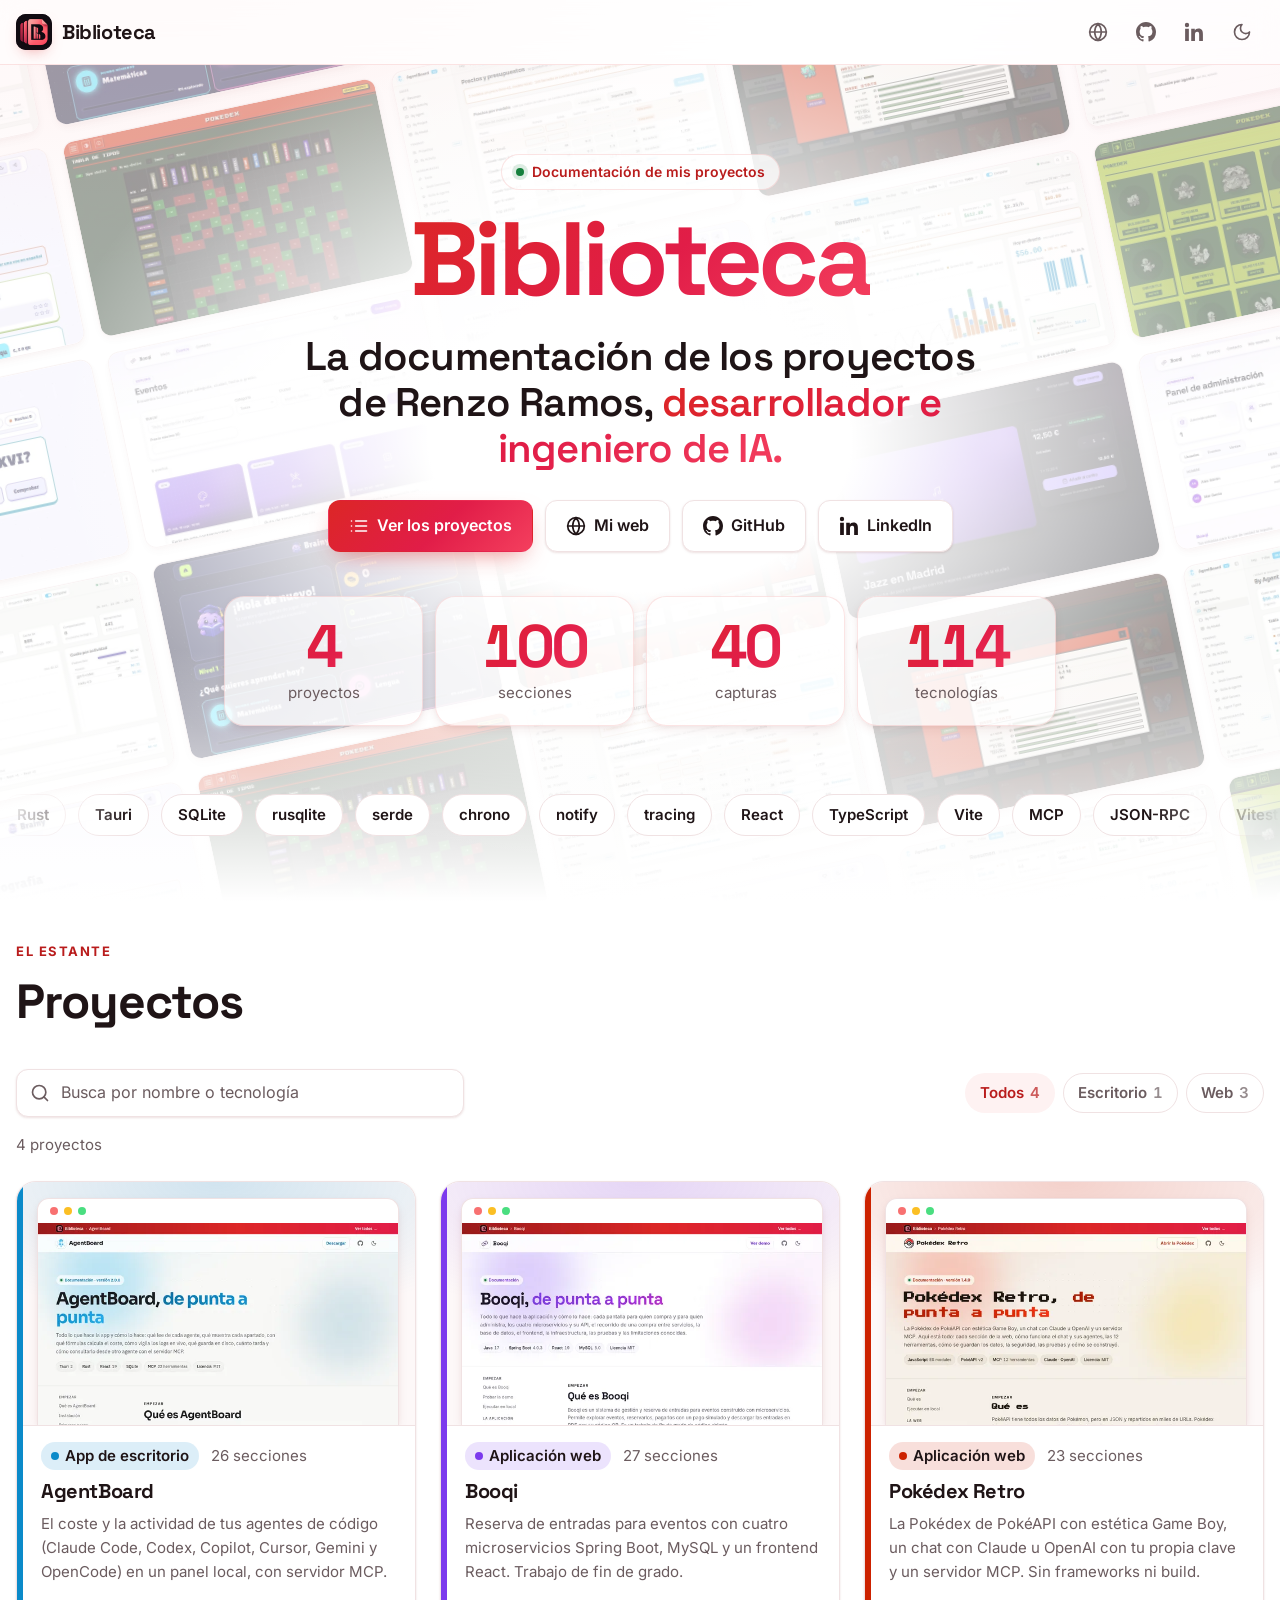
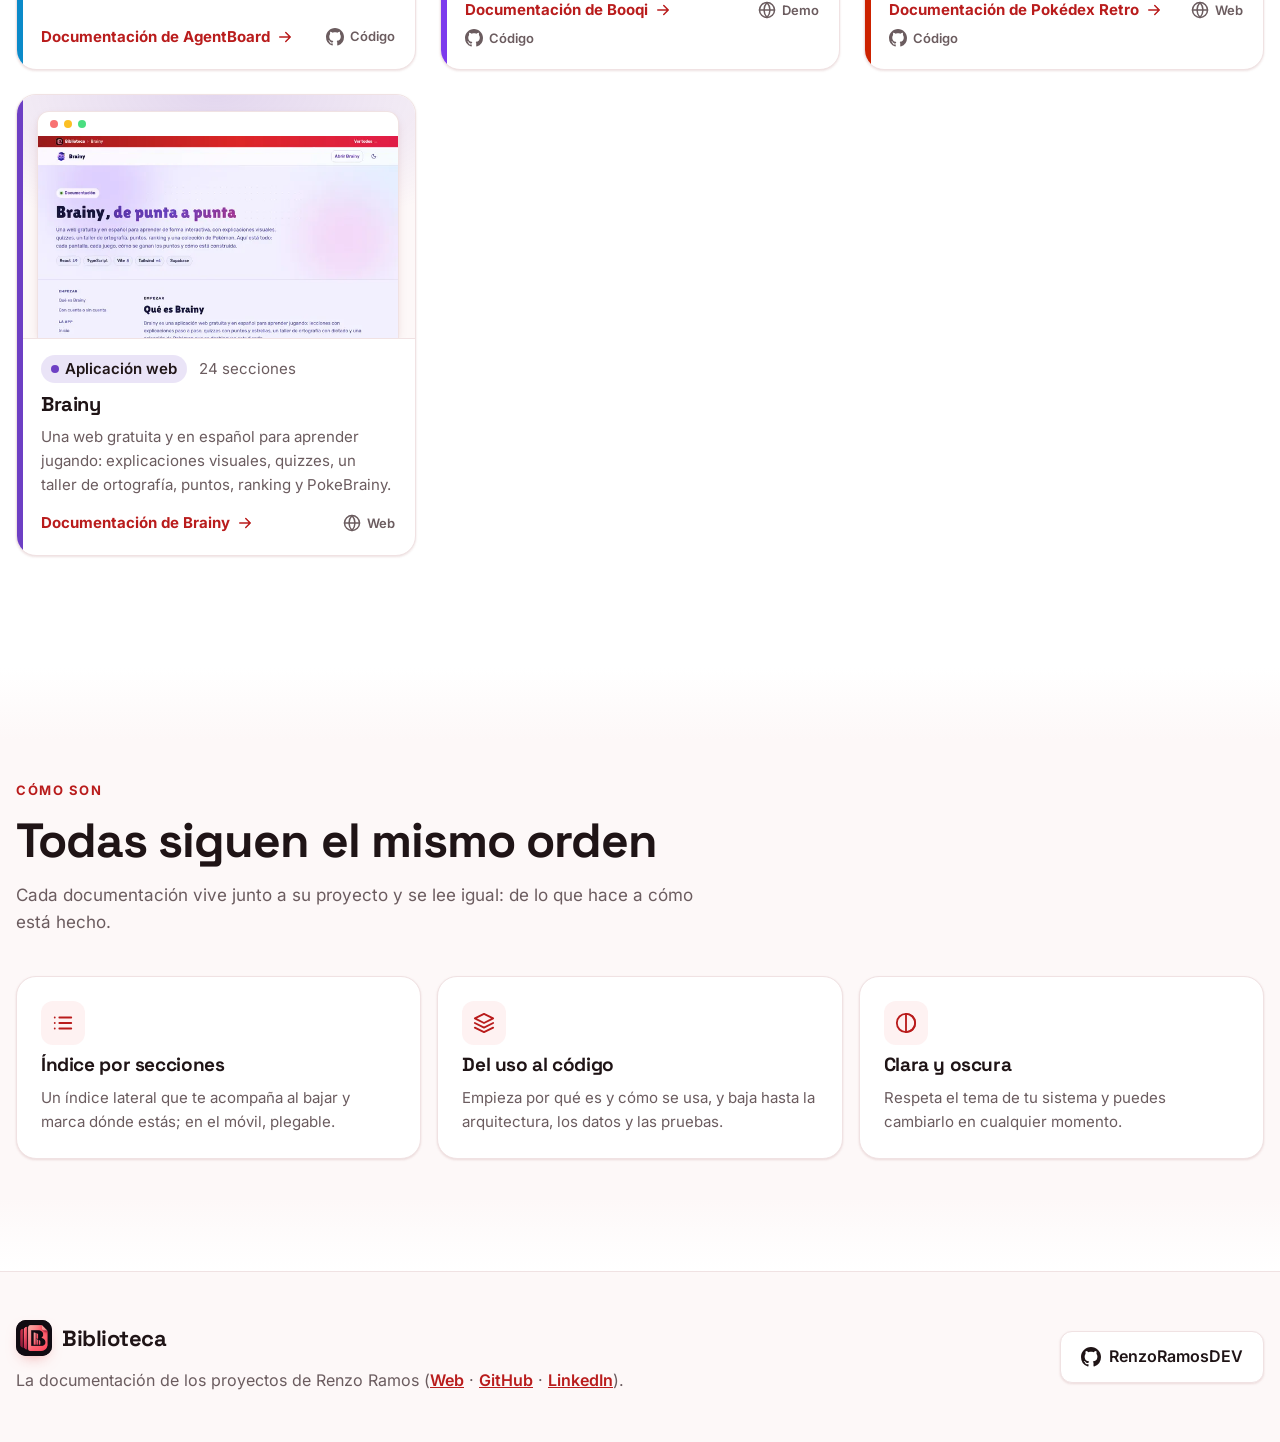
==== commit 98ea2ee3: "Biblioteca 21" ====
--- a/biblioteca/index.html
+++ b/biblioteca/index.html
@@ -141,11 +141,11 @@
   ]
 }
     </script>
-    <link rel="stylesheet" href="css/tokens.css?v=20" />
-    <link rel="stylesheet" href="css/base.css?v=20" />
-    <link rel="stylesheet" href="css/biblioteca.css?v=20" />
-    <script defer src="js/base.js?v=20"></script>
-    <script defer src="js/biblioteca.js?v=20"></script>
+    <link rel="stylesheet" href="css/tokens.css?v=21" />
+    <link rel="stylesheet" href="css/base.css?v=21" />
+    <link rel="stylesheet" href="css/biblioteca.css?v=21" />
+    <script defer src="js/base.js?v=21"></script>
+    <script defer src="js/biblioteca.js?v=21"></script>
   </head>
   <body>
     <svg class="sprite" aria-hidden="true" focusable="false">
@@ -546,42 +546,6 @@
         </div>
       </section>
 
-      <section id="autor" class="section" aria-labelledby="autor-title">
-        <div class="container narrow">
-          <header class="section__header reveal">
-            <p class="eyebrow">Sobre el autor</p>
-            <h2 id="autor-title">Renzo Ramos</h2>
-          </header>
-          <div class="card author reveal">
-            <p>
-              Soy <strong>Renzo Ramos</strong> (RenzoRamosDEV), desarrollador de software y
-              <strong>Junior AI Engineer</strong>. Construyo aplicaciones completas, de la interfaz al
-              backend, y herramientas para trabajar con agentes de código e inteligencia artificial.
-            </p>
-            <p>
-              Trabajo sobre todo con React y TypeScript, Java y Spring Boot, Rust y Tauri, Supabase y
-              PostgreSQL, y con las APIs de Claude y OpenAI y el Model Context Protocol (MCP). Cada
-              proyecto lo desarrollo con especificaciones (OpenSpec), TDD y pruebas de mutación, y lo
-              documento aquí de punta a punta.
-            </p>
-            <p class="author__links">
-              <a class="button button--secondary" href="https://portafolio-renzoramos.com/" rel="me author">
-                <svg class="icon" width="20" height="20" aria-hidden="true"><use href="#i-globe" /></svg>
-                portafolio-renzoramos.com
-              </a>
-              <a class="button button--secondary" href="https://github.com/RenzoRamosDEV" rel="me author">
-                <svg class="icon" width="20" height="20" aria-hidden="true"><use href="#i-github" /></svg>
-                GitHub
-              </a>
-              <a class="button button--secondary" href="https://www.linkedin.com/in/renzoinv04/" rel="me author">
-                <svg class="icon" width="20" height="20" aria-hidden="true"><use href="#i-linkedin" /></svg>
-                LinkedIn
-              </a>
-            </p>
-          </div>
-        </div>
-      </section>
-
       <section id="como-son" class="section section--tinted" aria-labelledby="como-son-title">
         <div class="container">
           <header class="section__header reveal">
--- a/biblioteca/css/biblioteca.css
+++ b/biblioteca/css/biblioteca.css
@@ -194,29 +194,6 @@
   }
 }
 
-/* ---------- Sobre el autor ---------- */
-
-.author {
-  display: grid;
-  gap: 1rem;
-  padding: 1.75rem;
-}
-
-.author p {
-  color: var(--fg-muted);
-}
-
-.author strong {
-  color: var(--fg);
-}
-
-.author__links {
-  display: flex;
-  flex-wrap: wrap;
-  gap: 0.75rem;
-  margin-top: 0.5rem;
-}
-
 /* ---------- Buscador y filtros ---------- */
 
 .toolbar {
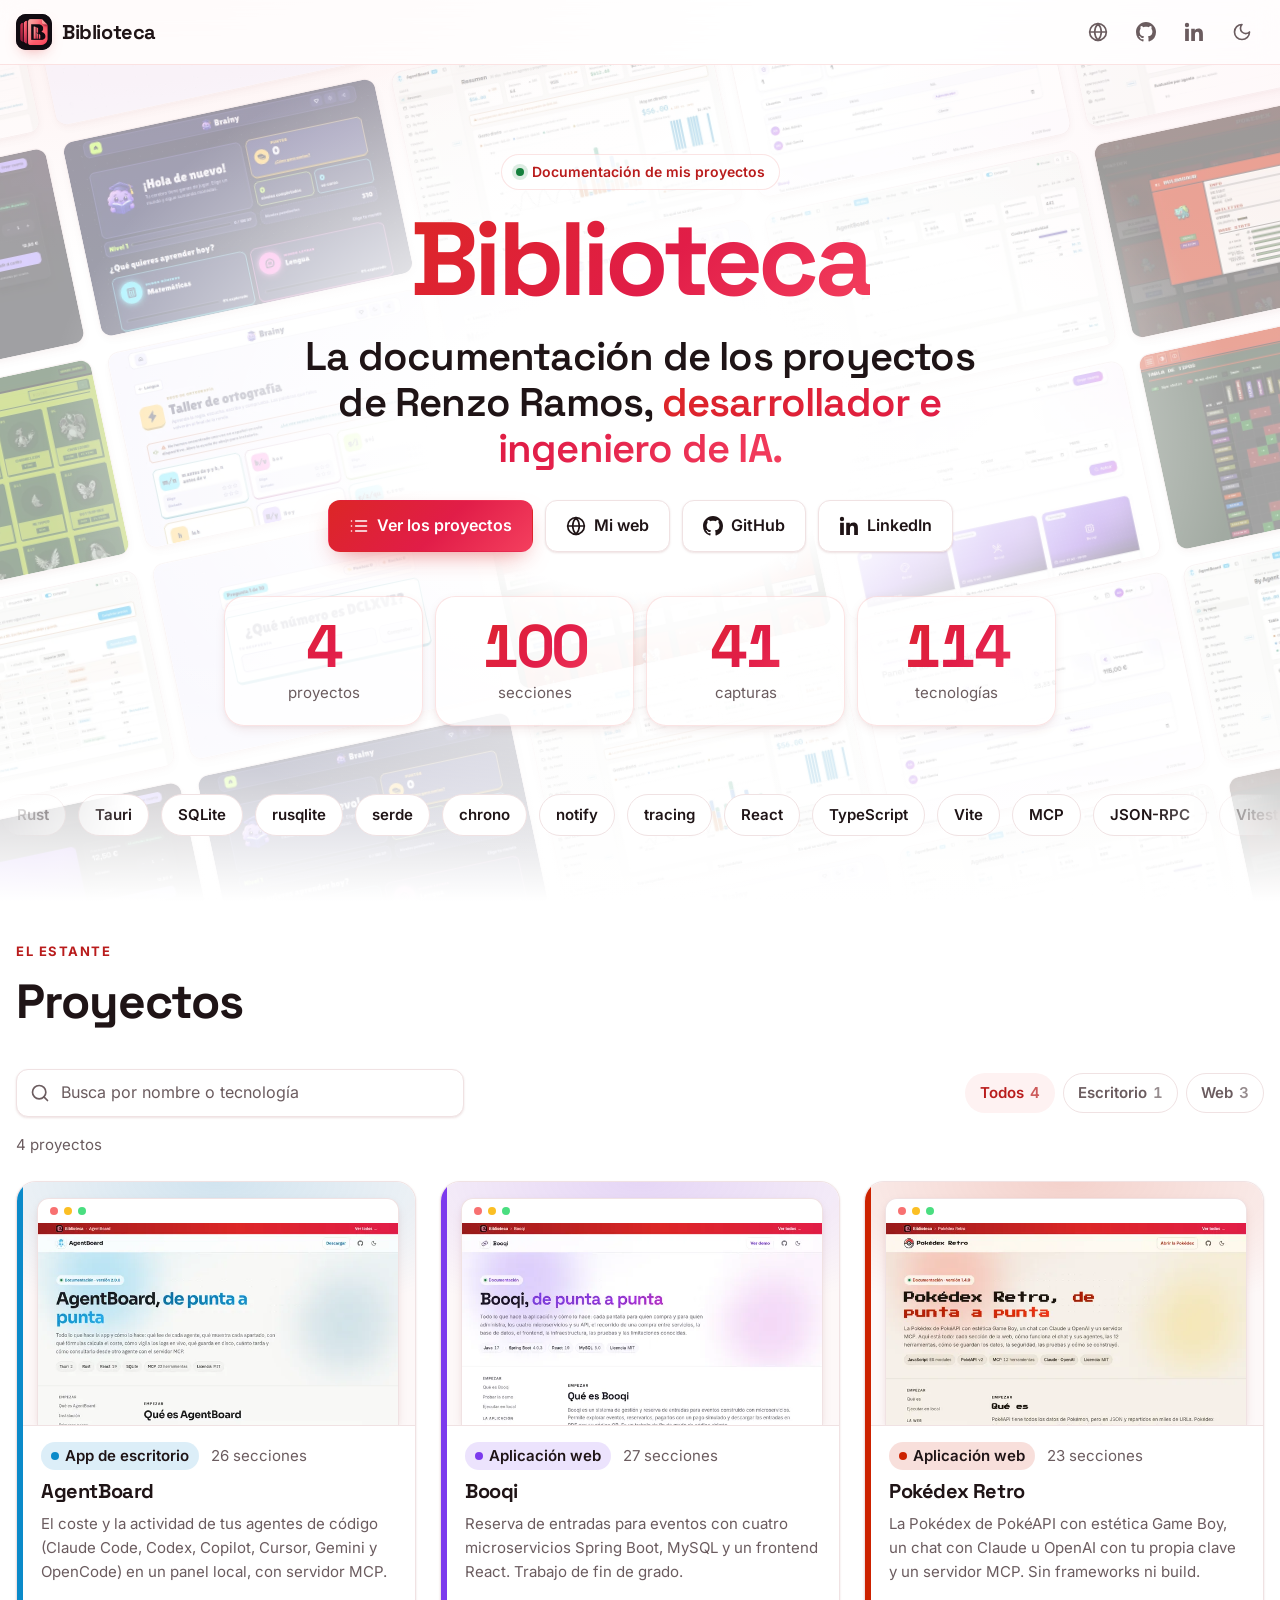
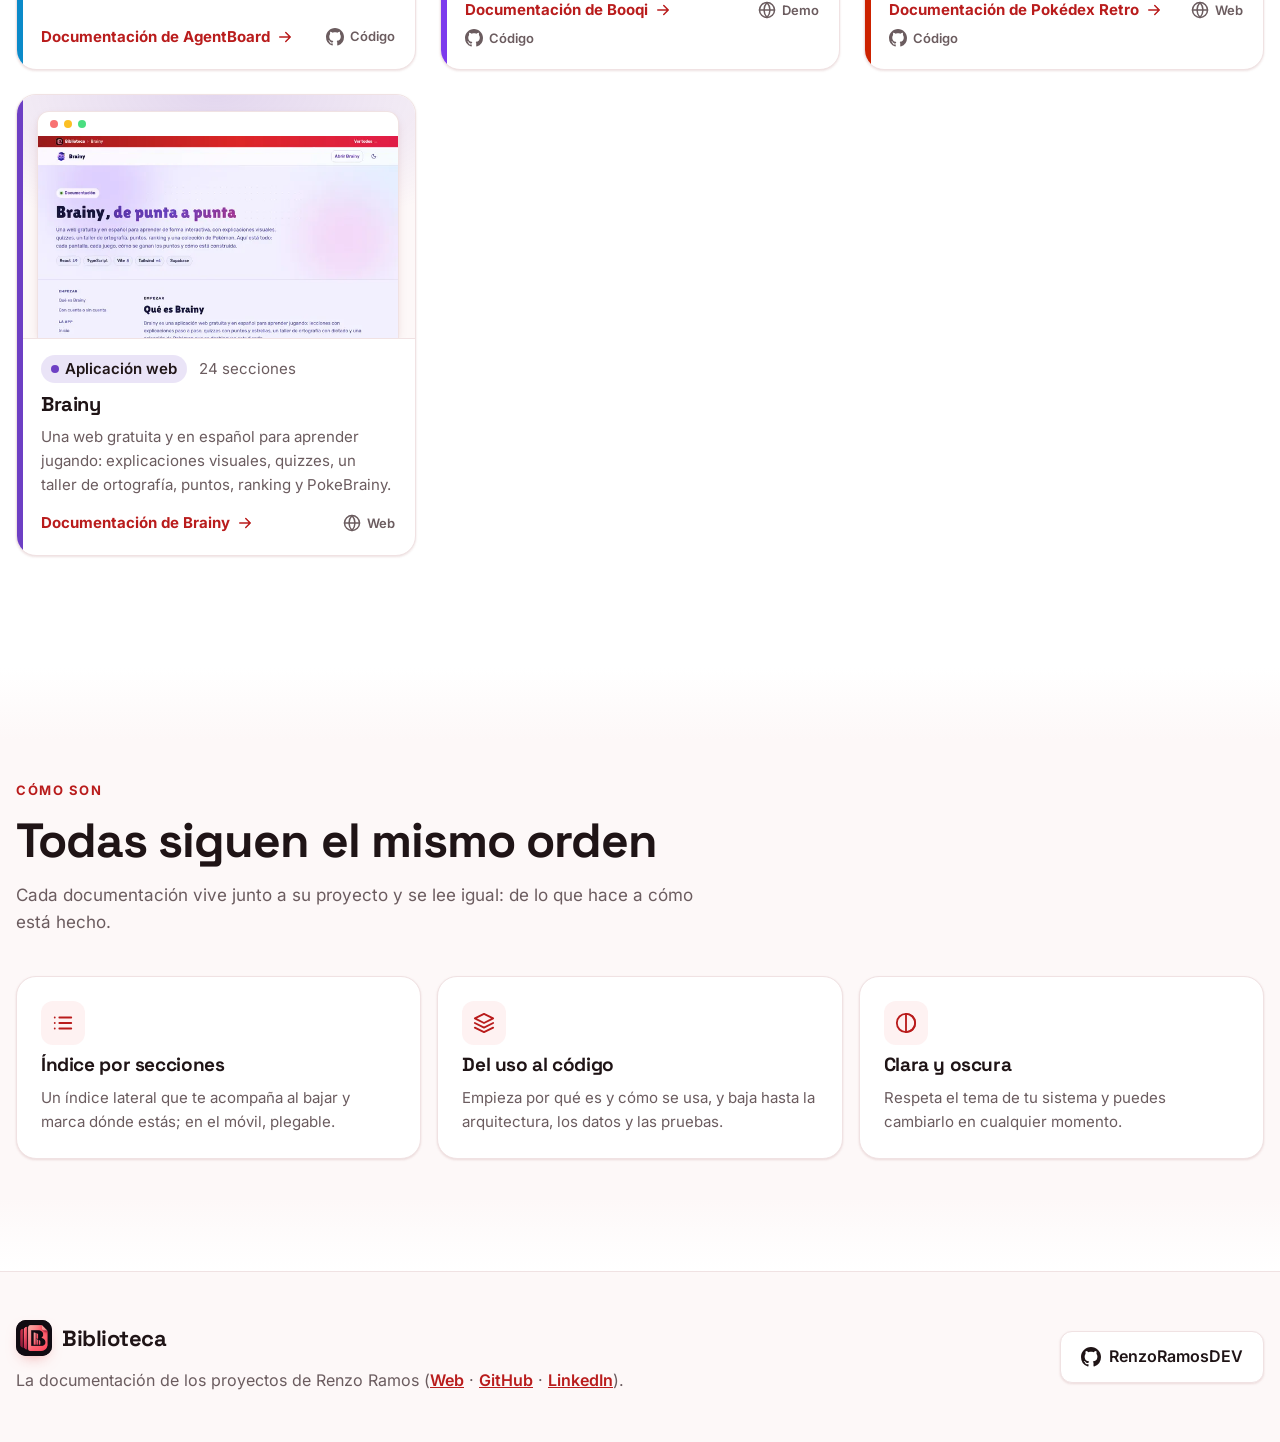
==== commit 7ec76479: "Biblioteca 23" ====
--- a/biblioteca/index.html
+++ b/biblioteca/index.html
@@ -472,7 +472,7 @@
               </article>
             </li>
 
-            <li data-book data-kind="web" data-sections="24" data-keywords="aprender educacion quiz matematicas lengua science english ortografia supabase react" data-captures="11" data-techs="React, TypeScript, Vite, Tailwind CSS, shadcn/ui, Radix UI, class-variance-authority, clsx, tailwind-merge, tw-animate-css, Motion, Phosphor Icons, Web Speech API, Supabase, Supabase Auth, PostgreSQL, Row Level Security, supabase-js, Edge Functions, Deno, PokéAPI, Open Graph, JSON-LD, Vitest, jsdom, Testing Library, Golden files, Stryker, WCAG AA, GitHub Actions, GitHub Pages, Supabase CLI, OpenSpec, Conventional Commits, TDD" data-mosaic="brainy-inicio-oscuro, brainy-explicacion, brainy-taller, brainy-quiz">
+            <li data-book data-kind="web" data-sections="24" data-keywords="aprender educacion quiz matematicas lengua science english ortografia supabase react" data-captures="12" data-techs="React, TypeScript, Vite, Tailwind CSS, shadcn/ui, Radix UI, class-variance-authority, clsx, tailwind-merge, tw-animate-css, Motion, Phosphor Icons, Web Speech API, Supabase, Supabase Auth, PostgreSQL, Row Level Security, supabase-js, Edge Functions, Deno, PokéAPI, Open Graph, JSON-LD, Vitest, jsdom, Testing Library, Golden files, Stryker, WCAG AA, GitHub Actions, GitHub Pages, Supabase CLI, OpenSpec, Conventional Commits, TDD" data-mosaic="brainy-inicio-oscuro, brainy-explicacion, brainy-taller, brainy-quiz">
               <article class="card book reveal" style="--accent-light: #6d3fc4; --accent-dark: #b48cff">
                 <div class="book__cover" aria-hidden="true">
                   <div class="book__frame">
